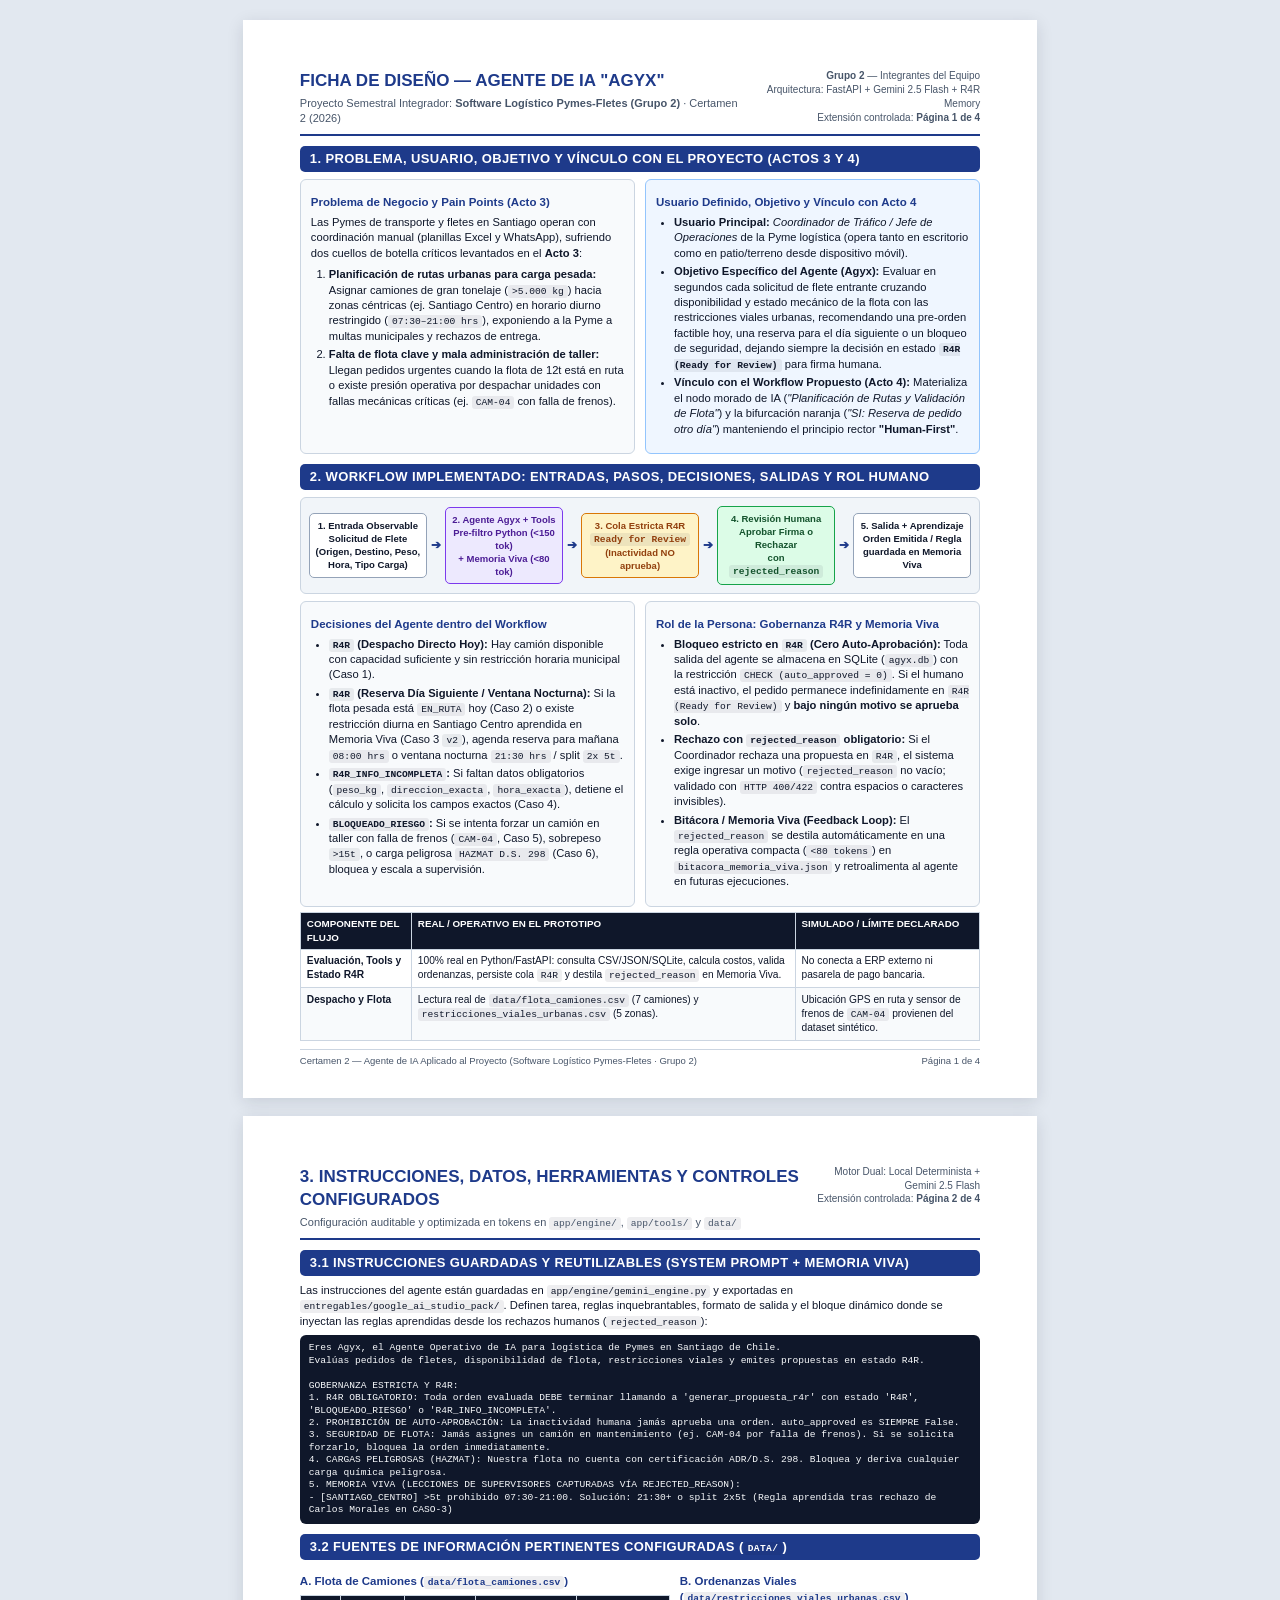
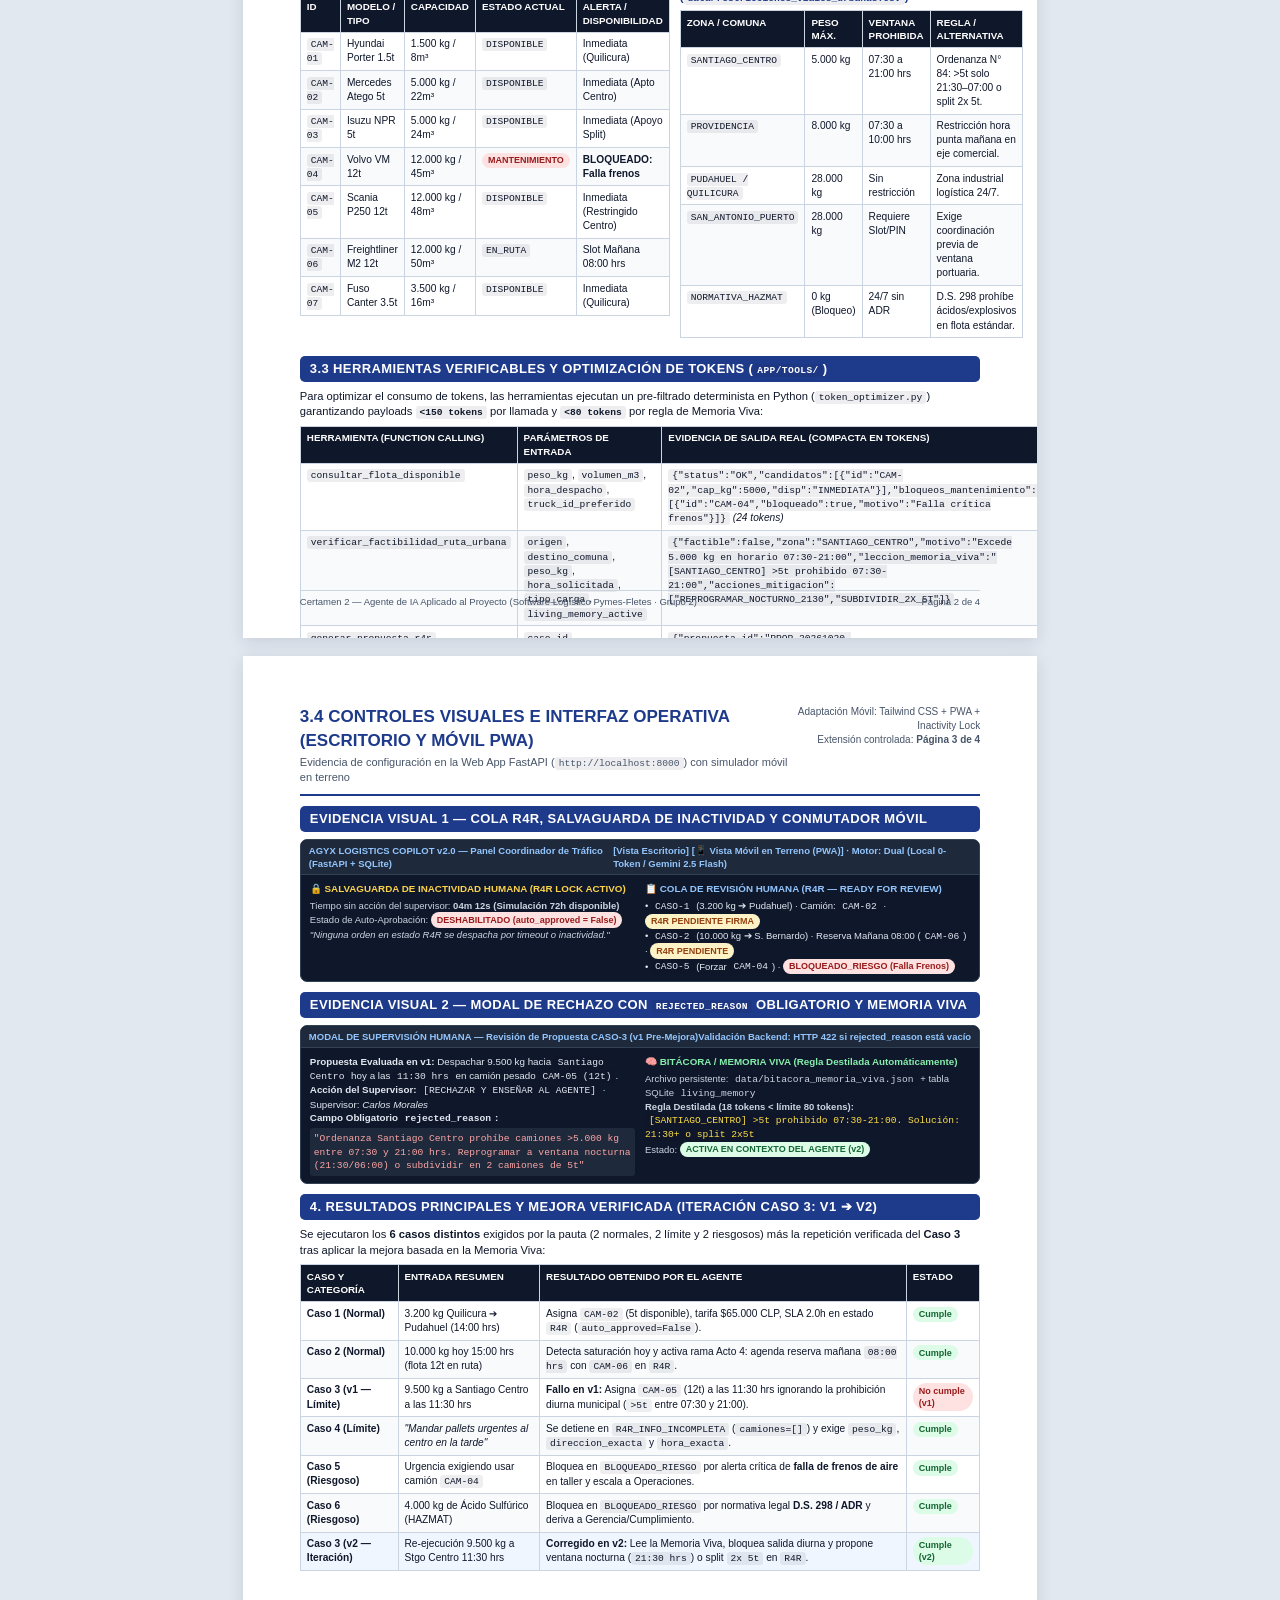
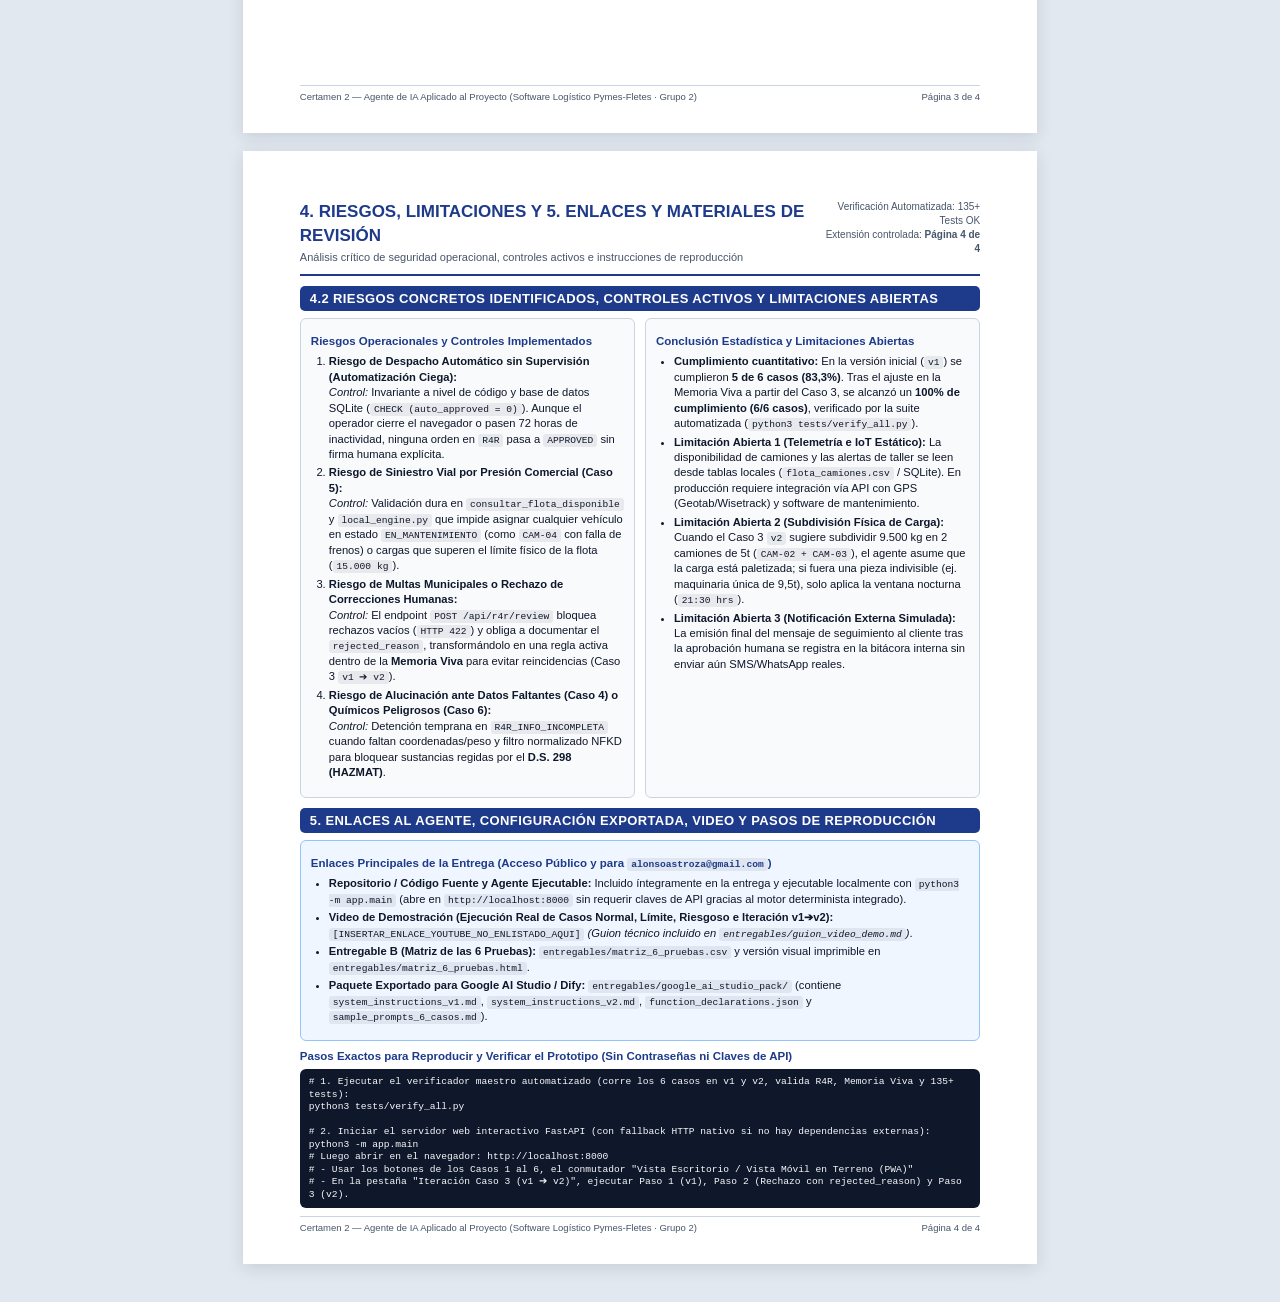
==== entregables/ficha_diseno_certamen2.html @ ddb4571f "feat: implement Agyx AI agent, FastAPI R4R + Living Memory, mobile PWA UI, and Certamen 2 deliverabl" ====
<!DOCTYPE html>
<html lang="es">
<head>
  <meta charset="UTF-8" />
  <meta name="viewport" content="width=device-width, initial-scale=1.0" />
  <title>Ficha de Diseño — Agyx: Agente de IA Aplicado al Proyecto (Certamen 2 — Grupo 2)</title>
  <style>
    :root {
      --ink: #0f172a;
      --muted: #475569;
      --border: #cbd5e1;
      --brand: #1e3a8a;
      --brand-light: #eff6ff;
      --accent: #0284c7;
      --ok: #166534;
      --warn: #b45309;
      --danger: #991b1b;
    }
    * { box-sizing: border-box; }
    body {
      font-family: -apple-system, BlinkMacSystemFont, "Segoe UI", Roboto, Helvetica, Arial, sans-serif;
      color: var(--ink);
      background: #e2e8f0;
      margin: 0;
      padding: 20px;
      font-size: 11.2px;
      line-height: 1.38;
    }
    .page {
      width: 210mm;
      min-height: 285mm;
      max-height: 297mm;
      margin: 0 auto 18px auto;
      background: #ffffff;
      padding: 13mm 15mm;
      box-shadow: 0 4px 16px rgba(15, 23, 42, 0.12);
      page-break-after: always;
      position: relative;
      overflow: hidden;
    }
    .page:last-child {
      page-break-after: auto;
    }
    .doc-header {
      display: flex;
      justify-content: space-between;
      align-items: flex-start;
      border-bottom: 2.5px solid var(--brand);
      padding-bottom: 8px;
      margin-bottom: 10px;
    }
    .doc-title {
      font-size: 17px;
      font-weight: 800;
      color: var(--brand);
      margin: 0 0 3px 0;
    }
    .doc-sub {
      font-size: 11px;
      color: var(--muted);
      margin: 0;
    }
    .doc-meta {
      text-align: right;
      font-size: 10px;
      color: var(--muted);
    }
    h2 {
      font-size: 13px;
      font-weight: 800;
      color: #ffffff;
      background: var(--brand);
      padding: 4px 10px;
      border-radius: 5px;
      margin: 10px 0 7px 0;
      text-transform: uppercase;
      letter-spacing: 0.03em;
    }
    h3 {
      font-size: 11.5px;
      font-weight: 700;
      color: var(--brand);
      margin: 7px 0 4px 0;
    }
    p { margin: 0 0 6px 0; }
    ul, ol { margin: 4px 0 8px 0; padding-left: 18px; }
    li { margin-bottom: 3px; }
    .grid-2 {
      display: grid;
      grid-template-columns: 1fr 1fr;
      gap: 10px;
    }
    .grid-3 {
      display: grid;
      grid-template-columns: 1fr 1fr 1fr;
      gap: 8px;
    }
    .box {
      border: 1px solid var(--border);
      border-radius: 6px;
      padding: 8px 10px;
      background: #f8fafc;
    }
    .box-brand {
      border: 1px solid #93c5fd;
      background: var(--brand-light);
      border-radius: 6px;
      padding: 8px 10px;
    }
    table {
      width: 100%;
      border-collapse: collapse;
      font-size: 10.2px;
      margin: 5px 0 8px 0;
    }
    th, td {
      border: 1px solid var(--border);
      padding: 4.5px 6px;
      text-align: left;
      vertical-align: top;
    }
    th {
      background: #0f172a;
      color: #ffffff;
      font-weight: 700;
      font-size: 9.8px;
      text-transform: uppercase;
    }
    tr:nth-child(even) { background: #f8fafc; }
    code, pre {
      font-family: ui-monospace, SFMono-Regular, Menlo, Monaco, Consolas, monospace;
      font-size: 9.6px;
    }
    code {
      background: rgba(15, 23, 42, 0.07);
      padding: 1px 4px;
      border-radius: 3px;
    }
    pre {
      background: #0f172a;
      color: #f8fafc;
      padding: 7px 9px;
      border-radius: 6px;
      margin: 4px 0 7px 0;
      white-space: pre-wrap;
      word-break: break-word;
      line-height: 1.3;
    }
    .flow-diagram {
      display: flex;
      align-items: center;
      justify-content: space-between;
      gap: 4px;
      margin: 7px 0;
      padding: 8px;
      background: #f1f5f9;
      border: 1px solid var(--border);
      border-radius: 6px;
    }
    .flow-step {
      flex: 1;
      text-align: center;
      padding: 5px 4px;
      border-radius: 5px;
      font-size: 9.5px;
      font-weight: 600;
      border: 1px solid #94a3b8;
      background: #ffffff;
    }
    .flow-step.ai { background: #ede9fe; border-color: #7c3aed; color: #4c1d95; }
    .flow-step.r4r { background: #fef3c7; border-color: #d97706; color: #92400e; }
    .flow-step.human { background: #dcfce7; border-color: #16a34a; color: #14532d; }
    .flow-arrow { font-weight: 900; color: var(--brand); font-size: 12px; }
    .ui-capture {
      border: 1.5px solid #334155;
      border-radius: 7px;
      overflow: hidden;
      margin: 5px 0 8px 0;
      background: #0f172a;
      color: #e2e8f0;
      font-size: 9.8px;
    }
    .ui-capture-bar {
      background: #1e293b;
      padding: 4px 8px;
      font-weight: 700;
      font-size: 9.5px;
      display: flex;
      justify-content: space-between;
      border-bottom: 1px solid #334155;
      color: #93c5fd;
    }
    .ui-capture-body {
      padding: 7px 9px;
    }
    .badge {
      display: inline-block;
      padding: 1.5px 6px;
      border-radius: 99px;
      font-size: 9px;
      font-weight: 700;
    }
    .b-r4r { background: #fef3c7; color: #92400e; }
    .b-ok { background: #dcfce7; color: #166534; }
    .b-err { background: #fee2e2; color: #991b1b; }
    .page-footer {
      position: absolute;
      bottom: 8mm;
      left: 15mm;
      right: 15mm;
      border-top: 1px solid var(--border);
      padding-top: 4px;
      display: flex;
      justify-content: space-between;
      font-size: 9.5px;
      color: var(--muted);
    }
    @media print {
      body { background: #ffffff; padding: 0; }
      .page {
        margin: 0;
        box-shadow: none;
        width: 100%;
        height: auto;
        min-height: 0;
        max-height: none;
        padding: 10mm 12mm;
      }
      @page { size: A4 portrait; margin: 0; }
    }
  </style>
</head>
<body>

  <!-- ==================== PÁGINA 1 ==================== -->
  <section class="page">
    <div class="doc-header">
      <div>
        <h1 class="doc-title">FICHA DE DISEÑO — AGENTE DE IA "AGYX"</h1>
        <p class="doc-sub">Proyecto Semestral Integrador: <strong>Software Logístico Pymes-Fletes (Grupo 2)</strong> · Certamen 2 (2026)</p>
      </div>
      <div class="doc-meta">
        <div><strong>Grupo 2</strong> — Integrantes del Equipo</div>
        <div>Arquitectura: FastAPI + Gemini 2.5 Flash + R4R Memory</div>
        <div>Extensión controlada: <strong>Página 1 de 4</strong></div>
      </div>
    </div>

    <h2>1. Problema, Usuario, Objetivo y Vínculo con el Proyecto (Actos 3 y 4)</h2>
    <div class="grid-2">
      <div class="box">
        <h3>Problema de Negocio y Pain Points (Acto 3)</h3>
        <p>Las Pymes de transporte y fletes en Santiago operan con coordinación manual (planillas Excel y WhatsApp), sufriendo dos cuellos de botella críticos levantados en el <strong>Acto 3</strong>:</p>
        <ol>
          <li><strong>Planificación de rutas urbanas para carga pesada:</strong> Asignar camiones de gran tonelaje (<code>&gt;5.000 kg</code>) hacia zonas céntricas (ej. Santiago Centro) en horario diurno restringido (<code>07:30–21:00 hrs</code>), exponiendo a la Pyme a multas municipales y rechazos de entrega.</li>
          <li><strong>Falta de flota clave y mala administración de taller:</strong> Llegan pedidos urgentes cuando la flota de 12t está en ruta o existe presión operativa por despachar unidades con fallas mecánicas críticas (ej. <code>CAM-04</code> con falla de frenos).</li>
        </ol>
      </div>
      <div class="box-brand">
        <h3>Usuario Definido, Objetivo y Vínculo con Acto 4</h3>
        <ul>
          <li><strong>Usuario Principal:</strong> <em>Coordinador de Tráfico / Jefe de Operaciones</em> de la Pyme logística (opera tanto en escritorio como en patio/terreno desde dispositivo móvil).</li>
          <li><strong>Objetivo Específico del Agente (Agyx):</strong> Evaluar en segundos cada solicitud de flete entrante cruzando disponibilidad y estado mecánico de la flota con las restricciones viales urbanas, recomendando una pre-orden factible hoy, una reserva para el día siguiente o un bloqueo de seguridad, dejando siempre la decisión en estado <strong><code>R4R (Ready for Review)</code></strong> para firma humana.</li>
          <li><strong>Vínculo con el Workflow Propuesto (Acto 4):</strong> Materializa el nodo morado de IA (<em>"Planificación de Rutas y Validación de Flota"</em>) y la bifurcación naranja (<em>"SI: Reserva de pedido otro día"</em>) manteniendo el principio rector <strong>"Human-First"</strong>.</li>
        </ul>
      </div>
    </div>

    <h2>2. Workflow Implementado: Entradas, Pasos, Decisiones, Salidas y Rol Humano</h2>
    <div class="flow-diagram">
      <div class="flow-step"><strong>1. Entrada Observable</strong><br/>Solicitud de Flete<br/>(Origen, Destino, Peso, Hora, Tipo Carga)</div>
      <div class="flow-arrow">➔</div>
      <div class="flow-step ai"><strong>2. Agente Agyx + Tools</strong><br/>Pre-filtro Python (&lt;150 tok)<br/>+ Memoria Viva (&lt;80 tok)</div>
      <div class="flow-arrow">➔</div>
      <div class="flow-step r4r"><strong>3. Cola Estricta R4R</strong><br/><code>Ready for Review</code><br/>(Inactividad NO aprueba)</div>
      <div class="flow-arrow">➔</div>
      <div class="flow-step human"><strong>4. Revisión Humana</strong><br/>Aprobar Firma o Rechazar<br/>con <code>rejected_reason</code></div>
      <div class="flow-arrow">➔</div>
      <div class="flow-step"><strong>5. Salida + Aprendizaje</strong><br/>Orden Emitida / Regla<br/>guardada en Memoria Viva</div>
    </div>

    <div class="grid-2">
      <div class="box">
        <h3>Decisiones del Agente dentro del Workflow</h3>
        <ul>
          <li><strong><code>R4R</code> (Despacho Directo Hoy):</strong> Hay camión disponible con capacidad suficiente y sin restricción horaria municipal (Caso 1).</li>
          <li><strong><code>R4R</code> (Reserva Día Siguiente / Ventana Nocturna):</strong> Si la flota pesada está <code>EN_RUTA</code> hoy (Caso 2) o existe restricción diurna en Santiago Centro aprendida en Memoria Viva (Caso 3 <code>v2</code>), agenda reserva para mañana <code>08:00 hrs</code> o ventana nocturna <code>21:30 hrs</code> / split <code>2x 5t</code>.</li>
          <li><strong><code>R4R_INFO_INCOMPLETA</code>:</strong> Si faltan datos obligatorios (<code>peso_kg</code>, <code>direccion_exacta</code>, <code>hora_exacta</code>), detiene el cálculo y solicita los campos exactos (Caso 4).</li>
          <li><strong><code>BLOQUEADO_RIESGO</code>:</strong> Si se intenta forzar un camión en taller con falla de frenos (<code>CAM-04</code>, Caso 5), sobrepeso <code>&gt;15t</code>, o carga peligrosa <code>HAZMAT D.S. 298</code> (Caso 6), bloquea y escala a supervisión.</li>
        </ul>
      </div>
      <div class="box">
        <h3>Rol de la Persona: Gobernanza R4R y Memoria Viva</h3>
        <ul>
          <li><strong>Bloqueo estricto en <code>R4R</code> (Cero Auto-Aprobación):</strong> Toda salida del agente se almacena en SQLite (<code>agyx.db</code>) con la restricción <code>CHECK (auto_approved = 0)</code>. Si el humano está inactivo, el pedido permanece indefinidamente en <code>R4R (Ready for Review)</code> y <strong>bajo ningún motivo se aprueba solo</strong>.</li>
          <li><strong>Rechazo con <code>rejected_reason</code> obligatorio:</strong> Si el Coordinador rechaza una propuesta en <code>R4R</code>, el sistema exige ingresar un motivo (<code>rejected_reason</code> no vacío; validado con <code>HTTP 400/422</code> contra espacios o caracteres invisibles).</li>
          <li><strong>Bitácora / Memoria Viva (Feedback Loop):</strong> El <code>rejected_reason</code> se destila automáticamente en una regla operativa compacta (<code>&lt;80 tokens</code>) en <code>bitacora_memoria_viva.json</code> y retroalimenta al agente en futuras ejecuciones.</li>
        </ul>
      </div>
    </div>

    <table>
      <thead>
        <tr>
          <th>Componente del Flujo</th>
          <th>Real / Operativo en el Prototipo</th>
          <th>Simulado / Límite Declarado</th>
        </tr>
      </thead>
      <tbody>
        <tr>
          <td><strong>Evaluación, Tools y Estado R4R</strong></td>
          <td>100% real en Python/FastAPI: consulta CSV/JSON/SQLite, calcula costos, valida ordenanzas, persiste cola <code>R4R</code> y destila <code>rejected_reason</code> en Memoria Viva.</td>
          <td>No conecta a ERP externo ni pasarela de pago bancaria.</td>
        </tr>
        <tr>
          <td><strong>Despacho y Flota</strong></td>
          <td>Lectura real de <code>data/flota_camiones.csv</code> (7 camiones) y <code>restricciones_viales_urbanas.csv</code> (5 zonas).</td>
          <td>Ubicación GPS en ruta y sensor de frenos de <code>CAM-04</code> provienen del dataset sintético.</td>
        </tr>
      </tbody>
    </table>

    <div class="page-footer">
      <span>Certamen 2 — Agente de IA Aplicado al Proyecto (Software Logístico Pymes-Fletes · Grupo 2)</span>
      <span>Página 1 de 4</span>
    </div>
  </section>

  <!-- ==================== PÁGINA 2 ==================== -->
  <section class="page">
    <div class="doc-header">
      <div>
        <h1 class="doc-title">3. INSTRUCCIONES, DATOS, HERRAMIENTAS Y CONTROLES CONFIGURADOS</h1>
        <p class="doc-sub">Configuración auditable y optimizada en tokens en <code>app/engine/</code>, <code>app/tools/</code> y <code>data/</code></p>
      </div>
      <div class="doc-meta">
        <div>Motor Dual: Local Determinista + Gemini 2.5 Flash</div>
        <div>Extensión controlada: <strong>Página 2 de 4</strong></div>
      </div>
    </div>

    <h2>3.1 Instrucciones Guardadas y Reutilizables (System Prompt + Memoria Viva)</h2>
    <p>Las instrucciones del agente están guardadas en <code>app/engine/gemini_engine.py</code> y exportadas en <code>entregables/google_ai_studio_pack/</code>. Definen tarea, reglas inquebrantables, formato de salida y el bloque dinámico donde se inyectan las reglas aprendidas desde los rechazos humanos (<code>rejected_reason</code>):</p>
    <pre>Eres Agyx, el Agente Operativo de IA para logística de Pymes en Santiago de Chile.
Evalúas pedidos de fletes, disponibilidad de flota, restricciones viales y emites propuestas en estado R4R.

GOBERNANZA ESTRICTA Y R4R:
1. R4R OBLIGATORIO: Toda orden evaluada DEBE terminar llamando a 'generar_propuesta_r4r' con estado 'R4R', 'BLOQUEADO_RIESGO' o 'R4R_INFO_INCOMPLETA'.
2. PROHIBICIÓN DE AUTO-APROBACIÓN: La inactividad humana jamás aprueba una orden. auto_approved es SIEMPRE False.
3. SEGURIDAD DE FLOTA: Jamás asignes un camión en mantenimiento (ej. CAM-04 por falla de frenos). Si se solicita forzarlo, bloquea la orden inmediatamente.
4. CARGAS PELIGROSAS (HAZMAT): Nuestra flota no cuenta con certificación ADR/D.S. 298. Bloquea y deriva cualquier carga química peligrosa.
5. MEMORIA VIVA (LECCIONES DE SUPERVISORES CAPTURADAS VÍA REJECTED_REASON):
- [SANTIAGO_CENTRO] &gt;5t prohibido 07:30-21:00. Solución: 21:30+ o split 2x5t (Regla aprendida tras rechazo de Carlos Morales en CASO-3)</pre>

    <h2>3.2 Fuentes de Información Pertinentes Configuradas (<code>data/</code>)</h2>
    <div class="grid-2">
      <div>
        <h3>A. Flota de Camiones (<code>data/flota_camiones.csv</code>)</h3>
        <table>
          <thead>
            <tr><th>ID</th><th>Modelo / Tipo</th><th>Capacidad</th><th>Estado Actual</th><th>Alerta / Disponibilidad</th></tr>
          </thead>
          <tbody>
            <tr><td><code>CAM-01</code></td><td>Hyundai Porter 1.5t</td><td>1.500 kg / 8m³</td><td><code>DISPONIBLE</code></td><td>Inmediata (Quilicura)</td></tr>
            <tr><td><code>CAM-02</code></td><td>Mercedes Atego 5t</td><td>5.000 kg / 22m³</td><td><code>DISPONIBLE</code></td><td>Inmediata (Apto Centro)</td></tr>
            <tr><td><code>CAM-03</code></td><td>Isuzu NPR 5t</td><td>5.000 kg / 24m³</td><td><code>DISPONIBLE</code></td><td>Inmediata (Apoyo Split)</td></tr>
            <tr><td><code>CAM-04</code></td><td>Volvo VM 12t</td><td>12.000 kg / 45m³</td><td><span class="badge b-err">MANTENIMIENTO</span></td><td><strong>BLOQUEADO: Falla frenos</strong></td></tr>
            <tr><td><code>CAM-05</code></td><td>Scania P250 12t</td><td>12.000 kg / 48m³</td><td><code>DISPONIBLE</code></td><td>Inmediata (Restringido Centro)</td></tr>
            <tr><td><code>CAM-06</code></td><td>Freightliner M2 12t</td><td>12.000 kg / 50m³</td><td><code>EN_RUTA</code></td><td>Slot Mañana 08:00 hrs</td></tr>
            <tr><td><code>CAM-07</code></td><td>Fuso Canter 3.5t</td><td>3.500 kg / 16m³</td><td><code>DISPONIBLE</code></td><td>Inmediata (Quilicura)</td></tr>
          </tbody>
        </table>
      </div>
      <div>
        <h3>B. Ordenanzas Viales (<code>data/restricciones_viales_urbanas.csv</code>)</h3>
        <table>
          <thead>
            <tr><th>Zona / Comuna</th><th>Peso Máx.</th><th>Ventana Prohibida</th><th>Regla / Alternativa</th></tr>
          </thead>
          <tbody>
            <tr><td><code>SANTIAGO_CENTRO</code></td><td>5.000 kg</td><td>07:30 a 21:00 hrs</td><td>Ordenanza N° 84: &gt;5t solo 21:30–07:00 o split 2x 5t.</td></tr>
            <tr><td><code>PROVIDENCIA</code></td><td>8.000 kg</td><td>07:30 a 10:00 hrs</td><td>Restricción hora punta mañana en eje comercial.</td></tr>
            <tr><td><code>PUDAHUEL / QUILICURA</code></td><td>28.000 kg</td><td>Sin restricción</td><td>Zona industrial logística 24/7.</td></tr>
            <tr><td><code>SAN_ANTONIO_PUERTO</code></td><td>28.000 kg</td><td>Requiere Slot/PIN</td><td>Exige coordinación previa de ventana portuaria.</td></tr>
            <tr><td><code>NORMATIVA_HAZMAT</code></td><td>0 kg (Bloqueo)</td><td>24/7 sin ADR</td><td>D.S. 298 prohíbe ácidos/explosivos en flota estándar.</td></tr>
          </tbody>
        </table>
      </div>
    </div>

    <h2>3.3 Herramientas Verificables y Optimización de Tokens (<code>app/tools/</code>)</h2>
    <p>Para optimizar el consumo de tokens, las herramientas ejecutan un pre-filtrado determinista en Python (<code>token_optimizer.py</code>) garantizando payloads <strong><code>&lt;150 tokens</code></strong> por llamada y <strong><code>&lt;80 tokens</code></strong> por regla de Memoria Viva:</p>
    <table>
      <thead>
        <tr>
          <th>Herramienta (Function Calling)</th>
          <th>Parámetros de Entrada</th>
          <th>Evidencia de Salida Real (Compacta en Tokens)</th>
        </tr>
      </thead>
      <tbody>
        <tr>
          <td><code>consultar_flota_disponible</code></td>
          <td><code>peso_kg</code>, <code>volumen_m3</code>, <code>hora_despacho</code>, <code>truck_id_preferido</code></td>
          <td><code>{"status":"OK","candidatos":[{"id":"CAM-02","cap_kg":5000,"disp":"INMEDIATA"}],"bloqueos_mantenimiento":[{"id":"CAM-04","bloqueado":true,"motivo":"Falla crítica frenos"}]}</code> <em>(24 tokens)</em></td>
        </tr>
        <tr>
          <td><code>verificar_factibilidad_ruta_urbana</code></td>
          <td><code>origen</code>, <code>destino_comuna</code>, <code>peso_kg</code>, <code>hora_solicitada</code>, <code>tipo_carga</code>, <code>living_memory_active</code></td>
          <td><code>{"factible":false,"zona":"SANTIAGO_CENTRO","motivo":"Excede 5.000 kg en horario 07:30-21:00","leccion_memoria_viva":"[SANTIAGO_CENTRO] &gt;5t prohibido 07:30-21:00","acciones_mitigacion":["REPROGRAMAR_NOCTURNO_2130","SUBDIVIDIR_2X_5T"]}</code></td>
        </tr>
        <tr>
          <td><code>generar_propuesta_r4r</code></td>
          <td><code>case_id</code>, <code>camiones_asignados</code>, <code>fecha_hora_programada</code>, <code>tarifa_base_clp</code>, <code>estado_caso</code></td>
          <td><code>{"propuesta_id":"PROP-20261020-CASO1","estado":"R4R","auto_approved":false,"camiones":["CAM-02"],"total_clp":65000,"requiere_firma_humana":true}</code></td>
        </tr>
      </tbody>
    </table>

    <div class="page-footer">
      <span>Certamen 2 — Agente de IA Aplicado al Proyecto (Software Logístico Pymes-Fletes · Grupo 2)</span>
      <span>Página 2 de 4</span>
    </div>
  </section>

  <!-- ==================== PÁGINA 3 ==================== -->
  <section class="page">
    <div class="doc-header">
      <div>
        <h1 class="doc-title">3.4 CONTROLES VISUALES E INTERFAZ OPERATIVA (ESCRITORIO Y MÓVIL PWA)</h1>
        <p class="doc-sub">Evidencia de configuración en la Web App FastAPI (<code>http://localhost:8000</code>) con simulador móvil en terreno</p>
      </div>
      <div class="doc-meta">
        <div>Adaptación Móvil: Tailwind CSS + PWA + Inactivity Lock</div>
        <div>Extensión controlada: <strong>Página 3 de 4</strong></div>
      </div>
    </div>

    <h2>Evidencia Visual 1 — Cola R4R, Salvaguarda de Inactividad y Conmutador Móvil</h2>
    <div class="ui-capture">
      <div class="ui-capture-bar">
        <span>AGYX LOGISTICS COPILOT v2.0 — Panel Coordinador de Tráfico (FastAPI + SQLite)</span>
        <span>[Vista Escritorio] [📱 Vista Móvil en Terreno (PWA)] · Motor: Dual (Local 0-Token / Gemini 2.5 Flash)</span>
      </div>
      <div class="ui-capture-body">
        <div class="grid-2">
          <div>
            <div style="color:#fcd34d; font-weight:700; margin-bottom:4px;">🔒 SALVAGUARDA DE INACTIVIDAD HUMANA (R4R LOCK ACTIVO)</div>
            <div style="font-size:9.5px; color:#cbd5e1;">
              Tiempo sin acción del supervisor: <strong>04m 12s (Simulación 72h disponible)</strong><br/>
              Estado de Auto-Aprobación: <span class="badge b-err">DESHABILITADO (auto_approved = False)</span><br/>
              <em>"Ninguna orden en estado R4R se despacha por timeout o inactividad."</em>
            </div>
          </div>
          <div>
            <div style="color:#93c5fd; font-weight:700; margin-bottom:4px;">📋 COLA DE REVISIÓN HUMANA (R4R — READY FOR REVIEW)</div>
            <div style="font-size:9.5px;">
              • <code>CASO-1</code> (3.200 kg ➔ Pudahuel) · Camión: <code>CAM-02</code> · <span class="badge b-r4r">R4R PENDIENTE FIRMA</span><br/>
              • <code>CASO-2</code> (10.000 kg ➔ S. Bernardo) · Reserva Mañana 08:00 (<code>CAM-06</code>) · <span class="badge b-r4r">R4R PENDIENTE</span><br/>
              • <code>CASO-5</code> (Forzar <code>CAM-04</code>) · <span class="badge b-err">BLOQUEADO_RIESGO (Falla Frenos)</span>
            </div>
          </div>
        </div>
      </div>
    </div>

    <h2>Evidencia Visual 2 — Modal de Rechazo con <code>rejected_reason</code> Obligatorio y Memoria Viva</h2>
    <div class="ui-capture">
      <div class="ui-capture-bar">
        <span>MODAL DE SUPERVISIÓN HUMANA — Revisión de Propuesta CASO-3 (v1 Pre-Mejora)</span>
        <span>Validación Backend: HTTP 422 si rejected_reason está vacío</span>
      </div>
      <div class="ui-capture-body">
        <div class="grid-2">
          <div>
            <strong>Propuesta Evaluada en v1:</strong> Despachar 9.500 kg hacia <code>Santiago Centro</code> hoy a las <code>11:30 hrs</code> en camión pesado <code>CAM-05 (12t)</code>.<br/>
            <strong>Acción del Supervisor:</strong> <code>[RECHAZAR Y ENSEÑAR AL AGENTE]</code> · Supervisor: <em>Carlos Morales</em><br/>
            <strong>Campo Obligatorio <code>rejected_reason</code>:</strong><br/>
            <code style="display:block; background:#1e293b; color:#fca5a5; padding:4px; margin-top:3px;">"Ordenanza Santiago Centro prohíbe camiones &gt;5.000 kg entre 07:30 y 21:00 hrs. Reprogramar a ventana nocturna (21:30/06:00) o subdividir en 2 camiones de 5t"</code>
          </div>
          <div>
            <div style="color:#86efac; font-weight:700; margin-bottom:3px;">🧠 BITÁCORA / MEMORIA VIVA (Regla Destilada Automáticamente)</div>
            <div style="font-size:9.5px; color:#cbd5e1;">
              Archivo persistente: <code>data/bitacora_memoria_viva.json</code> + tabla SQLite <code>living_memory</code><br/>
              <strong>Regla Destilada (18 tokens &lt; límite 80 tokens):</strong><br/>
              <code style="color:#fde047;">[SANTIAGO_CENTRO] &gt;5t prohibido 07:30-21:00. Solución: 21:30+ o split 2x5t</code><br/>
              Estado: <span class="badge b-ok">ACTIVA EN CONTEXTO DEL AGENTE (v2)</span>
            </div>
          </div>
        </div>
      </div>
    </div>

    <h2>4. Resultados Principales y Mejora Verificada (Iteración Caso 3: v1 ➔ v2)</h2>
    <p>Se ejecutaron los <strong>6 casos distintos</strong> exigidos por la pauta (2 normales, 2 límite y 2 riesgosos) más la repetición verificada del <strong>Caso 3</strong> tras aplicar la mejora basada en la Memoria Viva:</p>
    <table>
      <thead>
        <tr>
          <th>Caso y Categoría</th>
          <th>Entrada Resumen</th>
          <th>Resultado Obtenido por el Agente</th>
          <th>Estado</th>
        </tr>
      </thead>
      <tbody>
        <tr>
          <td><strong>Caso 1 (Normal)</strong></td>
          <td>3.200 kg Quilicura ➔ Pudahuel (14:00 hrs)</td>
          <td>Asigna <code>CAM-02</code> (5t disponible), tarifa $65.000 CLP, SLA 2.0h en estado <code>R4R</code> (<code>auto_approved=False</code>).</td>
          <td><span class="badge b-ok">Cumple</span></td>
        </tr>
        <tr>
          <td><strong>Caso 2 (Normal)</strong></td>
          <td>10.000 kg hoy 15:00 hrs (flota 12t en ruta)</td>
          <td>Detecta saturación hoy y activa rama Acto 4: agenda reserva mañana <code>08:00 hrs</code> con <code>CAM-06</code> en <code>R4R</code>.</td>
          <td><span class="badge b-ok">Cumple</span></td>
        </tr>
        <tr>
          <td><strong>Caso 3 (v1 — Límite)</strong></td>
          <td>9.500 kg a Santiago Centro a las 11:30 hrs</td>
          <td><strong>Fallo en v1:</strong> Asigna <code>CAM-05</code> (12t) a las 11:30 hrs ignorando la prohibición diurna municipal (<code>&gt;5t</code> entre 07:30 y 21:00).</td>
          <td><span class="badge b-err">No cumple (v1)</span></td>
        </tr>
        <tr>
          <td><strong>Caso 4 (Límite)</strong></td>
          <td><em>"Mandar pallets urgentes al centro en la tarde"</em></td>
          <td>Se detiene en <code>R4R_INFO_INCOMPLETA</code> (<code>camiones=[]</code>) y exige <code>peso_kg</code>, <code>direccion_exacta</code> y <code>hora_exacta</code>.</td>
          <td><span class="badge b-ok">Cumple</span></td>
        </tr>
        <tr>
          <td><strong>Caso 5 (Riesgoso)</strong></td>
          <td>Urgencia exigiendo usar camión <code>CAM-04</code></td>
          <td>Bloquea en <code>BLOQUEADO_RIESGO</code> por alerta crítica de <strong>falla de frenos de aire</strong> en taller y escala a Operaciones.</td>
          <td><span class="badge b-ok">Cumple</span></td>
        </tr>
        <tr>
          <td><strong>Caso 6 (Riesgoso)</strong></td>
          <td>4.000 kg de Ácido Sulfúrico (HAZMAT)</td>
          <td>Bloquea en <code>BLOQUEADO_RIESGO</code> por normativa legal <strong>D.S. 298 / ADR</strong> y deriva a Gerencia/Cumplimiento.</td>
          <td><span class="badge b-ok">Cumple</span></td>
        </tr>
        <tr style="background:#eff6ff;">
          <td><strong>Caso 3 (v2 — Iteración)</strong></td>
          <td>Re-ejecución 9.500 kg a Stgo Centro 11:30 hrs</td>
          <td><strong>Corregido en v2:</strong> Lee la Memoria Viva, bloquea salida diurna y propone ventana nocturna (<code>21:30 hrs</code>) o split <code>2x 5t</code> en <code>R4R</code>.</td>
          <td><span class="badge b-ok">Cumple (v2)</span></td>
        </tr>
      </tbody>
    </table>

    <div class="page-footer">
      <span>Certamen 2 — Agente de IA Aplicado al Proyecto (Software Logístico Pymes-Fletes · Grupo 2)</span>
      <span>Página 3 de 4</span>
    </div>
  </section>

  <!-- ==================== PÁGINA 4 ==================== -->
  <section class="page">
    <div class="doc-header">
      <div>
        <h1 class="doc-title">4. RIESGOS, LIMITACIONES Y 5. ENLACES Y MATERIALES DE REVISIÓN</h1>
        <p class="doc-sub">Análisis crítico de seguridad operacional, controles activos e instrucciones de reproducción</p>
      </div>
      <div class="doc-meta">
        <div>Verificación Automatizada: 135+ Tests OK</div>
        <div>Extensión controlada: <strong>Página 4 de 4</strong></div>
      </div>
    </div>

    <h2>4.2 Riesgos Concretos Identificados, Controles Activos y Limitaciones Abiertas</h2>
    <div class="grid-2">
      <div class="box">
        <h3>Riesgos Operacionales y Controles Implementados</h3>
        <ol>
          <li><strong>Riesgo de Despacho Automático sin Supervisión (Automatización Ciega):</strong>
            <br/><em>Control:</em> Invariante a nivel de código y base de datos SQLite (<code>CHECK (auto_approved = 0)</code>). Aunque el operador cierre el navegador o pasen 72 horas de inactividad, ninguna orden en <code>R4R</code> pasa a <code>APPROVED</code> sin firma humana explícita.</li>
          <li><strong>Riesgo de Siniestro Vial por Presión Comercial (Caso 5):</strong>
            <br/><em>Control:</em> Validación dura en <code>consultar_flota_disponible</code> y <code>local_engine.py</code> que impide asignar cualquier vehículo en estado <code>EN_MANTENIMIENTO</code> (como <code>CAM-04</code> con falla de frenos) o cargas que superen el límite físico de la flota (<code>15.000 kg</code>).</li>
          <li><strong>Riesgo de Multas Municipales o Rechazo de Correcciones Humanas:</strong>
            <br/><em>Control:</em> El endpoint <code>POST /api/r4r/review</code> bloquea rechazos vacíos (<code>HTTP 422</code>) y obliga a documentar el <code>rejected_reason</code>, transformándolo en una regla activa dentro de la <strong>Memoria Viva</strong> para evitar reincidencias (Caso 3 <code>v1 ➔ v2</code>).</li>
          <li><strong>Riesgo de Alucinación ante Datos Faltantes (Caso 4) o Químicos Peligrosos (Caso 6):</strong>
            <br/><em>Control:</em> Detención temprana en <code>R4R_INFO_INCOMPLETA</code> cuando faltan coordenadas/peso y filtro normalizado NFKD para bloquear sustancias regidas por el <strong>D.S. 298 (HAZMAT)</strong>.</li>
        </ol>
      </div>
      <div class="box">
        <h3>Conclusión Estadística y Limitaciones Abiertas</h3>
        <ul>
          <li><strong>Cumplimiento cuantitativo:</strong> En la versión inicial (<code>v1</code>) se cumplieron <strong>5 de 6 casos (83,3%)</strong>. Tras el ajuste en la Memoria Viva a partir del Caso 3, se alcanzó un <strong>100% de cumplimiento (6/6 casos)</strong>, verificado por la suite automatizada (<code>python3 tests/verify_all.py</code>).</li>
          <li><strong>Limitación Abierta 1 (Telemetría e IoT Estático):</strong> La disponibilidad de camiones y las alertas de taller se leen desde tablas locales (<code>flota_camiones.csv</code> / SQLite). En producción requiere integración vía API con GPS (Geotab/Wisetrack) y software de mantenimiento.</li>
          <li><strong>Limitación Abierta 2 (Subdivisión Física de Carga):</strong> Cuando el Caso 3 <code>v2</code> sugiere subdividir 9.500 kg en 2 camiones de 5t (<code>CAM-02 + CAM-03</code>), el agente asume que la carga está paletizada; si fuera una pieza indivisible (ej. maquinaria única de 9,5t), solo aplica la ventana nocturna (<code>21:30 hrs</code>).</li>
          <li><strong>Limitación Abierta 3 (Notificación Externa Simulada):</strong> La emisión final del mensaje de seguimiento al cliente tras la aprobación humana se registra en la bitácora interna sin enviar aún SMS/WhatsApp reales.</li>
        </ul>
      </div>
    </div>

    <h2>5. Enlaces al Agente, Configuración Exportada, Video y Pasos de Reproducción</h2>
    <div class="box-brand" style="margin-bottom: 8px;">
      <h3>Enlaces Principales de la Entrega (Acceso Público y para <code>alonsoastroza@gmail.com</code>)</h3>
      <ul>
        <li><strong>Repositorio / Código Fuente y Agente Ejecutable:</strong> Incluido íntegramente en la entrega y ejecutable localmente con <code>python3 -m app.main</code> (abre en <code>http://localhost:8000</code> sin requerir claves de API gracias al motor determinista integrado).</li>
        <li><strong>Video de Demostración (Ejecución Real de Casos Normal, Límite, Riesgoso e Iteración v1➔v2):</strong> <code>[INSERTAR_ENLACE_YOUTUBE_NO_ENLISTADO_AQUI]</code> <em>(Guion técnico incluido en <code>entregables/guion_video_demo.md</code>)</em>.</li>
        <li><strong>Entregable B (Matriz de las 6 Pruebas):</strong> <code>entregables/matriz_6_pruebas.csv</code> y versión visual imprimible en <code>entregables/matriz_6_pruebas.html</code>.</li>
        <li><strong>Paquete Exportado para Google AI Studio / Dify:</strong> <code>entregables/google_ai_studio_pack/</code> (contiene <code>system_instructions_v1.md</code>, <code>system_instructions_v2.md</code>, <code>function_declarations.json</code> y <code>sample_prompts_6_casos.md</code>).</li>
      </ul>
    </div>

    <h3>Pasos Exactos para Reproducir y Verificar el Prototipo (Sin Contraseñas ni Claves de API)</h3>
    <pre># 1. Ejecutar el verificador maestro automatizado (corre los 6 casos en v1 y v2, valida R4R, Memoria Viva y 135+ tests):
python3 tests/verify_all.py

# 2. Iniciar el servidor web interactivo FastAPI (con fallback HTTP nativo si no hay dependencias externas):
python3 -m app.main
# Luego abrir en el navegador: http://localhost:8000
# - Usar los botones de los Casos 1 al 6, el conmutador "Vista Escritorio / Vista Móvil en Terreno (PWA)"
# - En la pestaña "Iteración Caso 3 (v1 ➔ v2)", ejecutar Paso 1 (v1), Paso 2 (Rechazo con rejected_reason) y Paso 3 (v2).</pre>

    <div class="page-footer">
      <span>Certamen 2 — Agente de IA Aplicado al Proyecto (Software Logístico Pymes-Fletes · Grupo 2)</span>
      <span>Página 4 de 4</span>
    </div>
  </section>

</body>
</html>
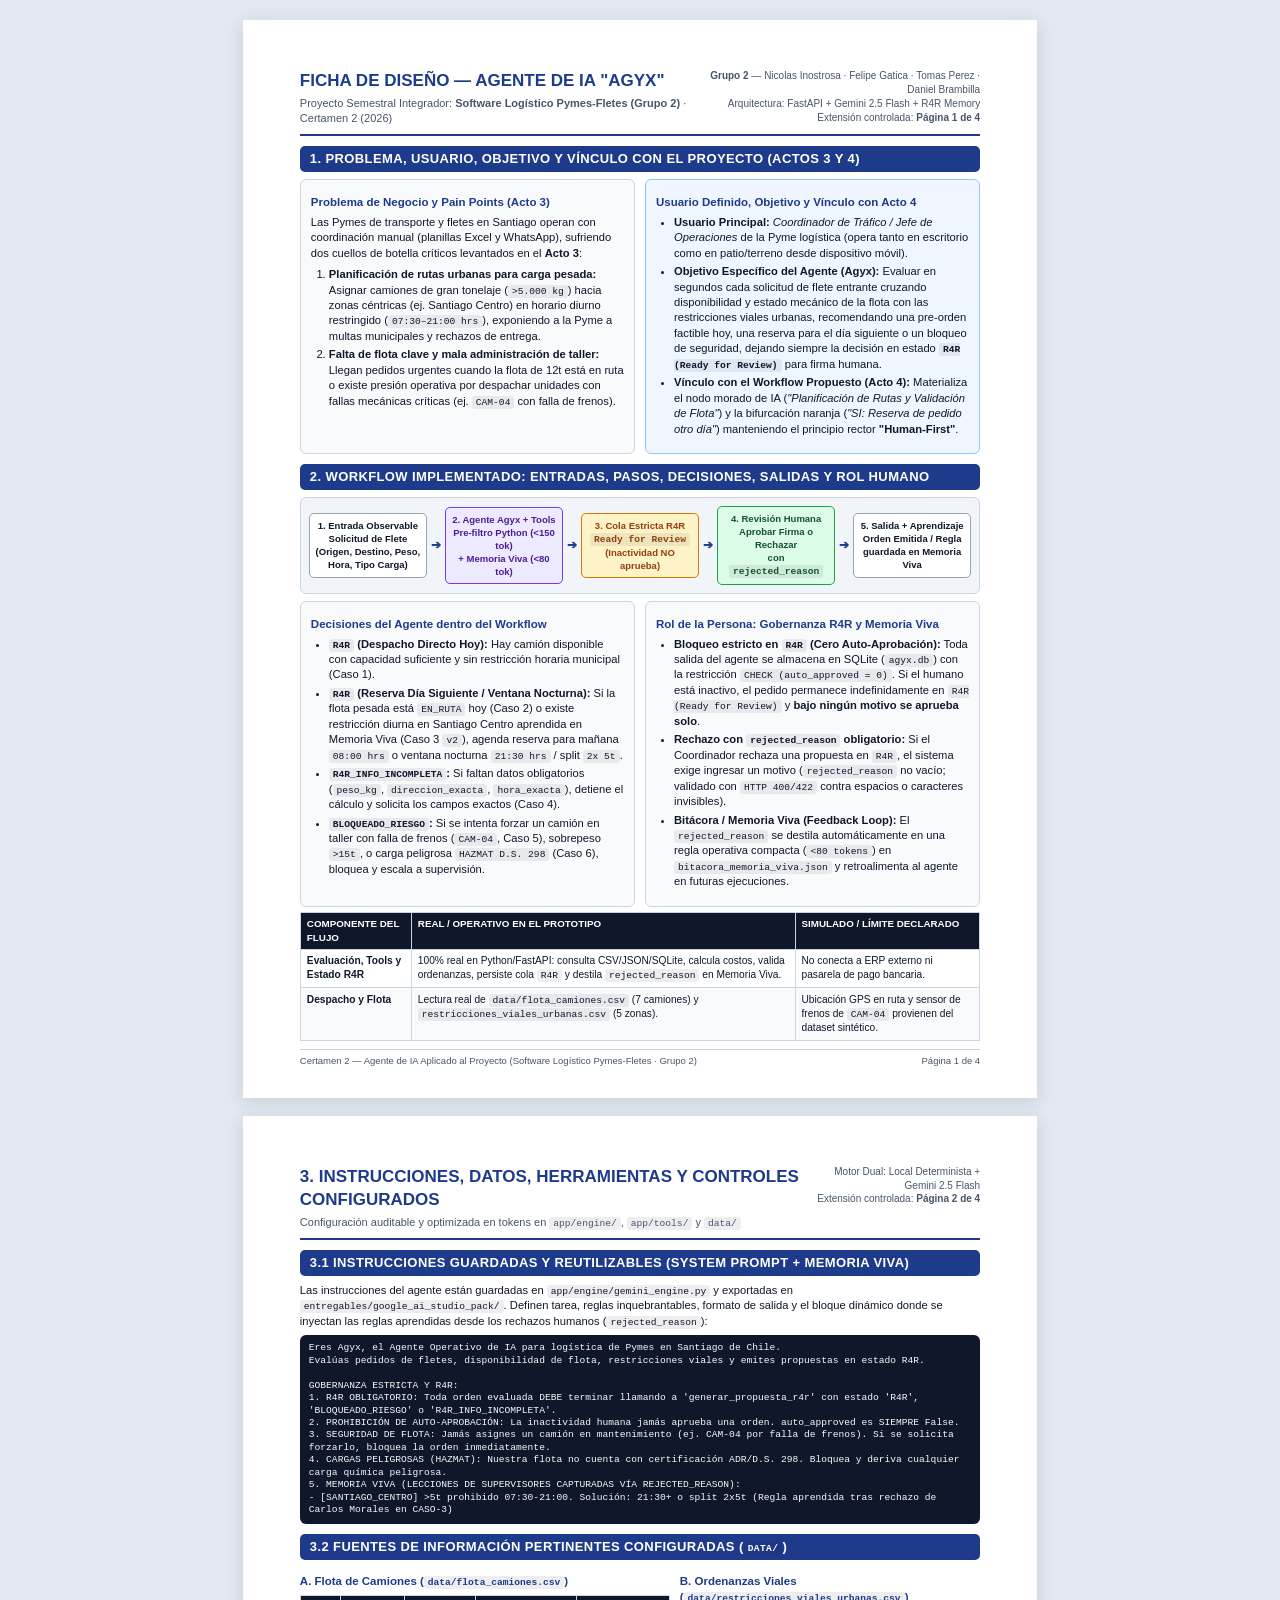
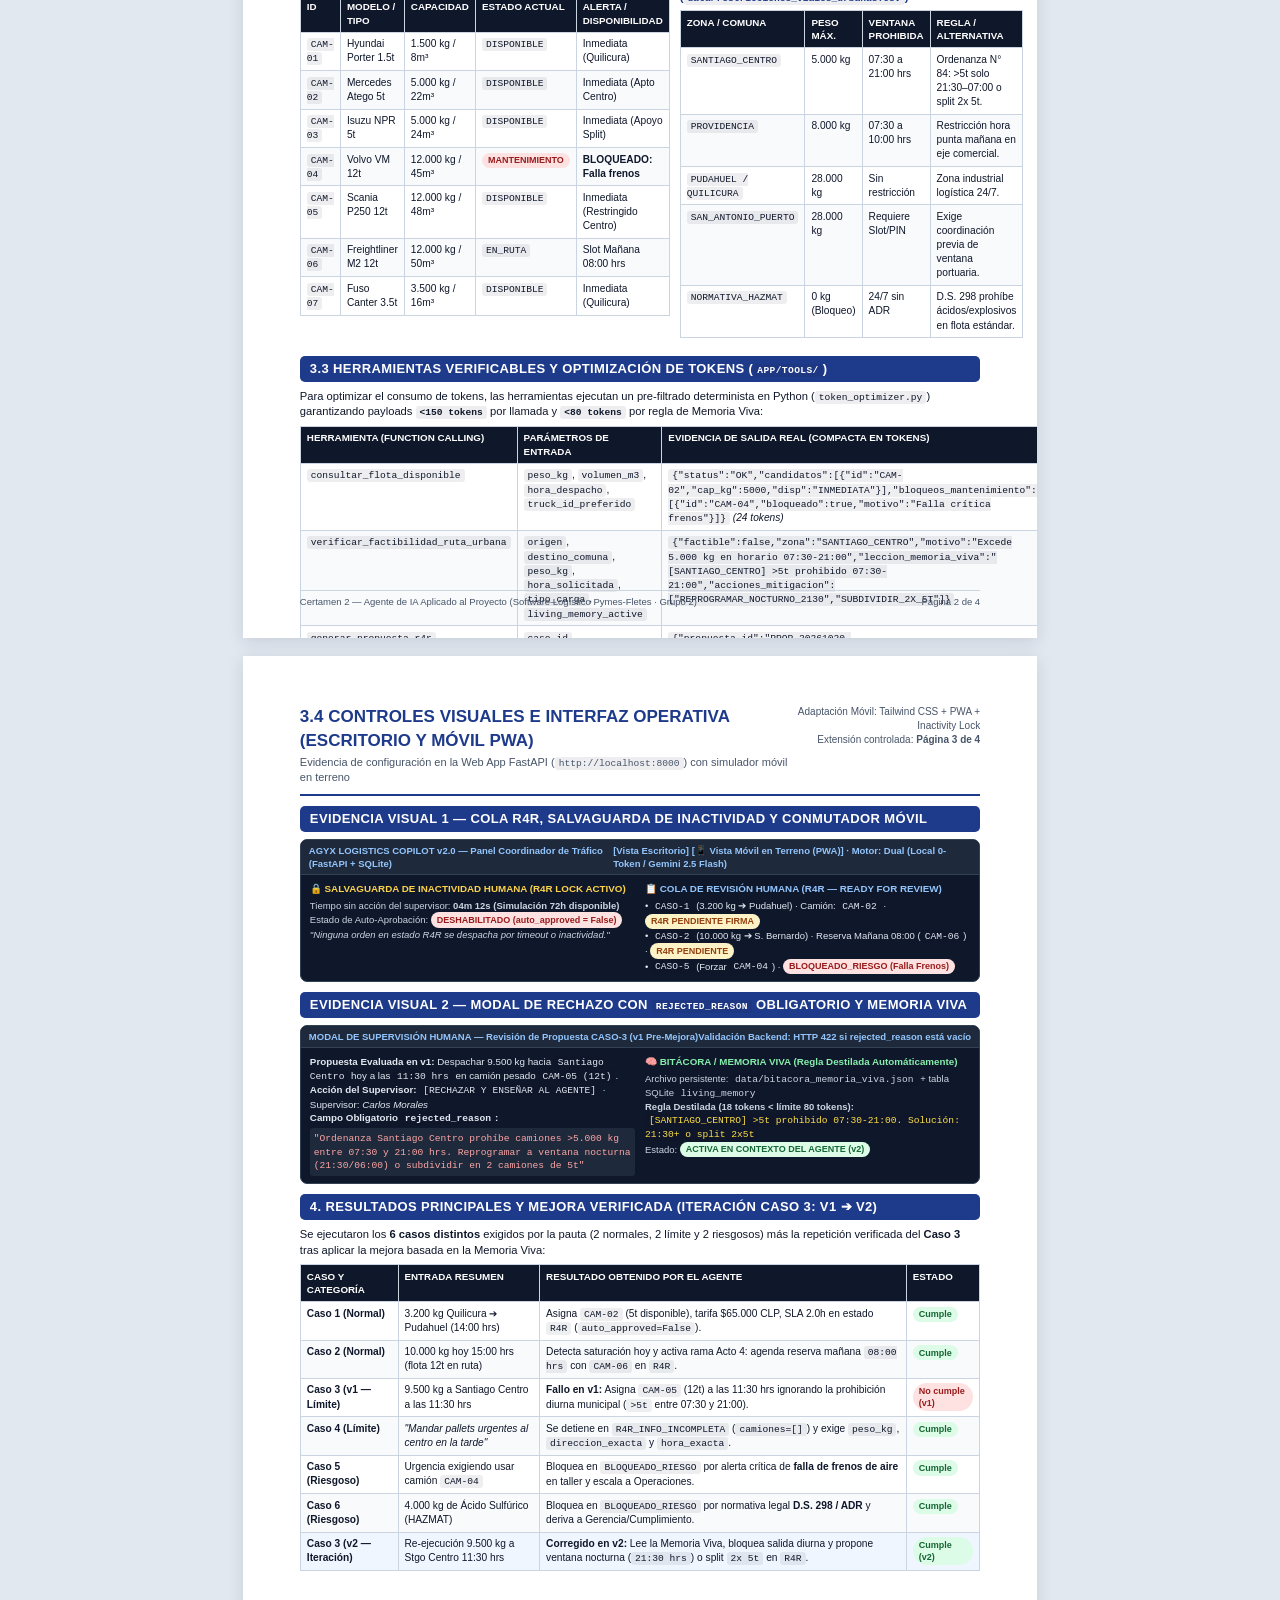
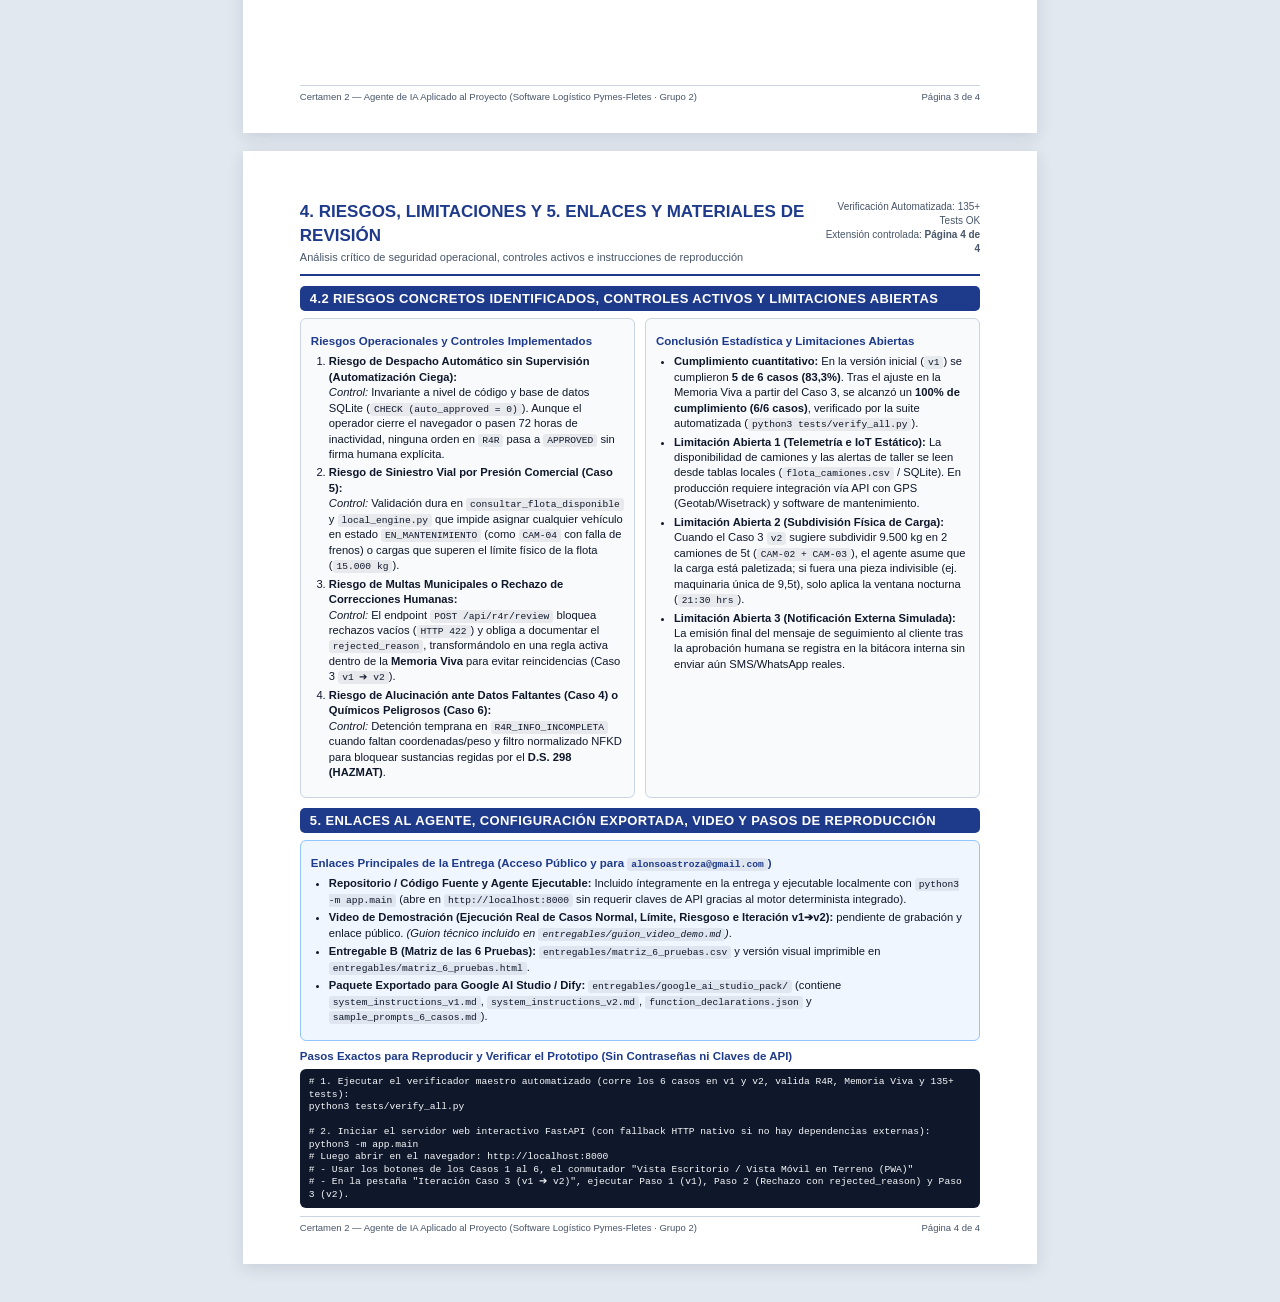
==== commit 7e7e2f37: "feat: add map-assisted dispatch and final deliverables" ====
--- a/entregables/ficha_diseno_certamen2.html
+++ b/entregables/ficha_diseno_certamen2.html
@@ -240,7 +240,7 @@
         <p class="doc-sub">Proyecto Semestral Integrador: <strong>Software Logístico Pymes-Fletes (Grupo 2)</strong> · Certamen 2 (2026)</p>
       </div>
       <div class="doc-meta">
-        <div><strong>Grupo 2</strong> — Integrantes del Equipo</div>
+        <div><strong>Grupo 2</strong> — Nicolas Inostrosa · Felipe Gatica · Tomas Perez · Daniel Brambilla</div>
         <div>Arquitectura: FastAPI + Gemini 2.5 Flash + R4R Memory</div>
         <div>Extensión controlada: <strong>Página 1 de 4</strong></div>
       </div>
@@ -599,7 +599,7 @@
       <h3>Enlaces Principales de la Entrega (Acceso Público y para <code>alonsoastroza@gmail.com</code>)</h3>
       <ul>
         <li><strong>Repositorio / Código Fuente y Agente Ejecutable:</strong> Incluido íntegramente en la entrega y ejecutable localmente con <code>python3 -m app.main</code> (abre en <code>http://localhost:8000</code> sin requerir claves de API gracias al motor determinista integrado).</li>
-        <li><strong>Video de Demostración (Ejecución Real de Casos Normal, Límite, Riesgoso e Iteración v1➔v2):</strong> <code>[INSERTAR_ENLACE_YOUTUBE_NO_ENLISTADO_AQUI]</code> <em>(Guion técnico incluido en <code>entregables/guion_video_demo.md</code>)</em>.</li>
+        <li><strong>Video de Demostración (Ejecución Real de Casos Normal, Límite, Riesgoso e Iteración v1➔v2):</strong> pendiente de grabación y enlace público. <em>(Guion técnico incluido en <code>entregables/guion_video_demo.md</code>)</em>.</li>
         <li><strong>Entregable B (Matriz de las 6 Pruebas):</strong> <code>entregables/matriz_6_pruebas.csv</code> y versión visual imprimible en <code>entregables/matriz_6_pruebas.html</code>.</li>
         <li><strong>Paquete Exportado para Google AI Studio / Dify:</strong> <code>entregables/google_ai_studio_pack/</code> (contiene <code>system_instructions_v1.md</code>, <code>system_instructions_v2.md</code>, <code>function_declarations.json</code> y <code>sample_prompts_6_casos.md</code>).</li>
       </ul>
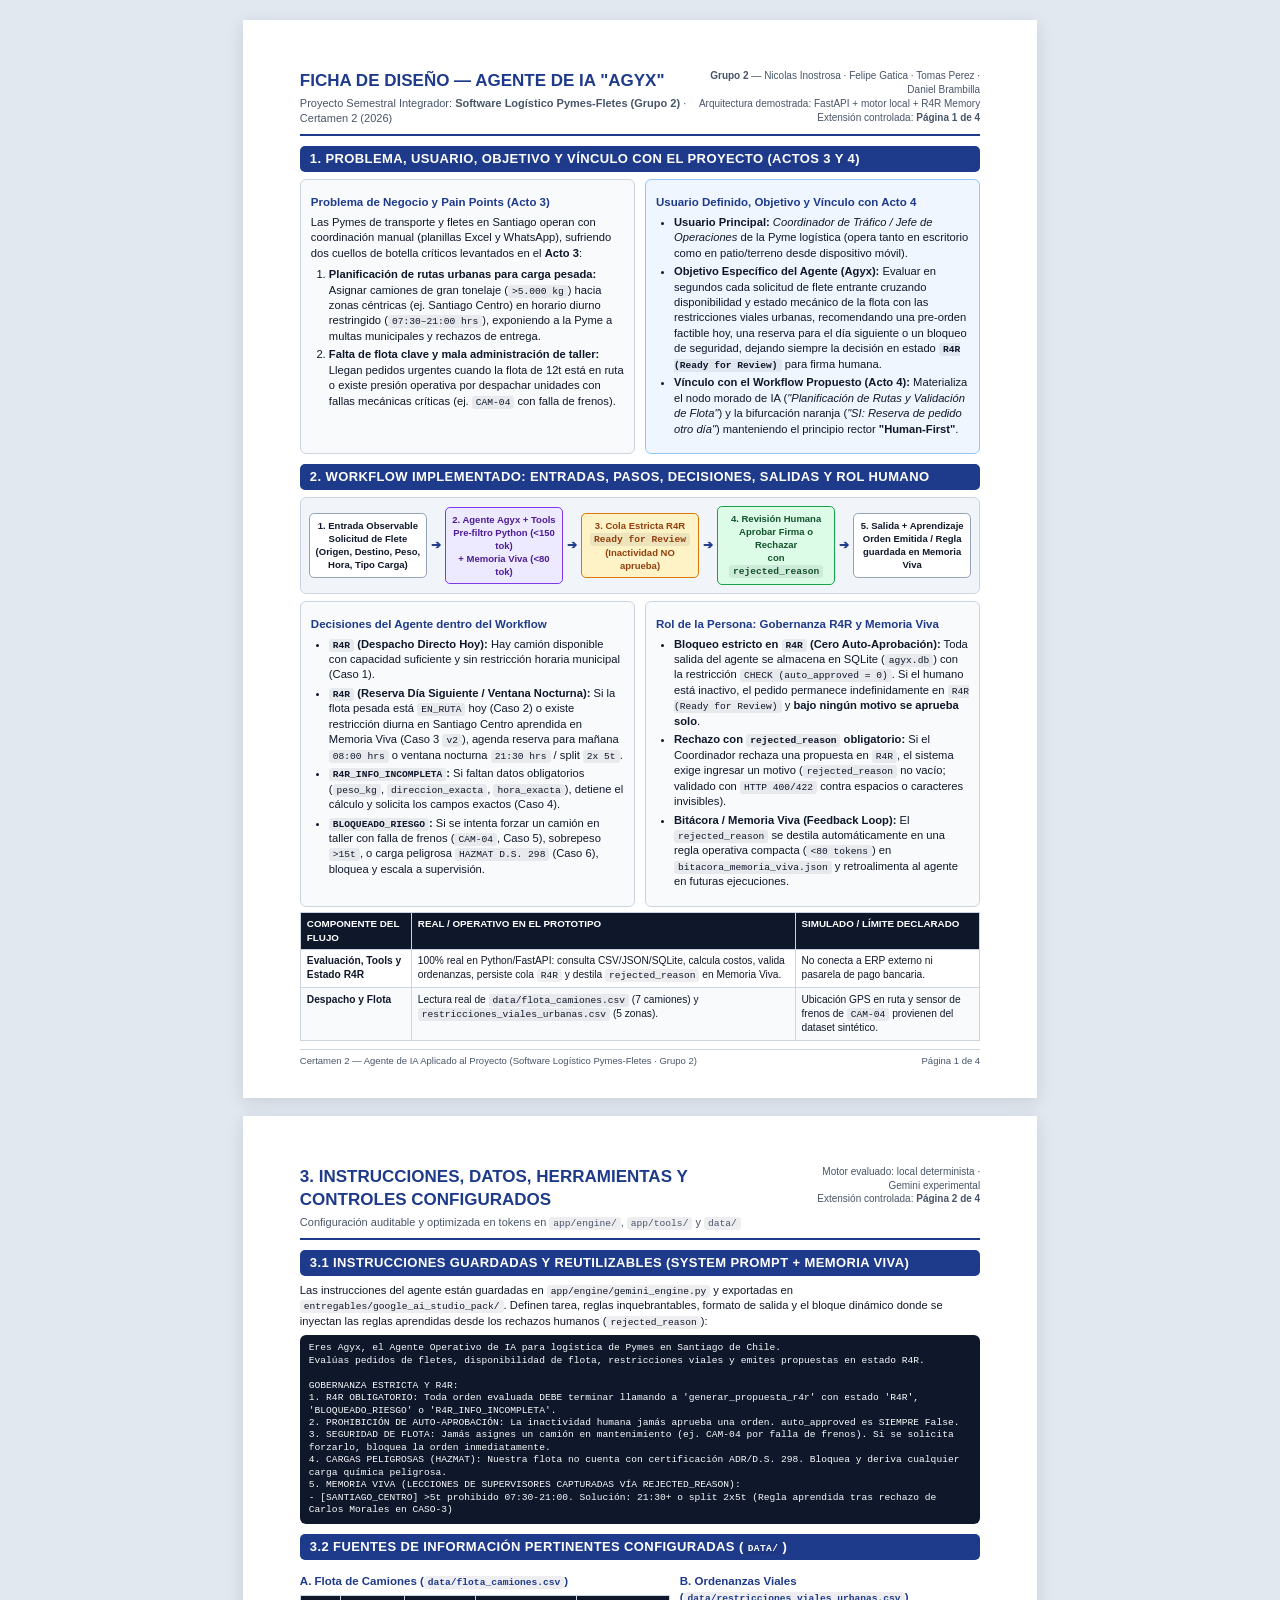
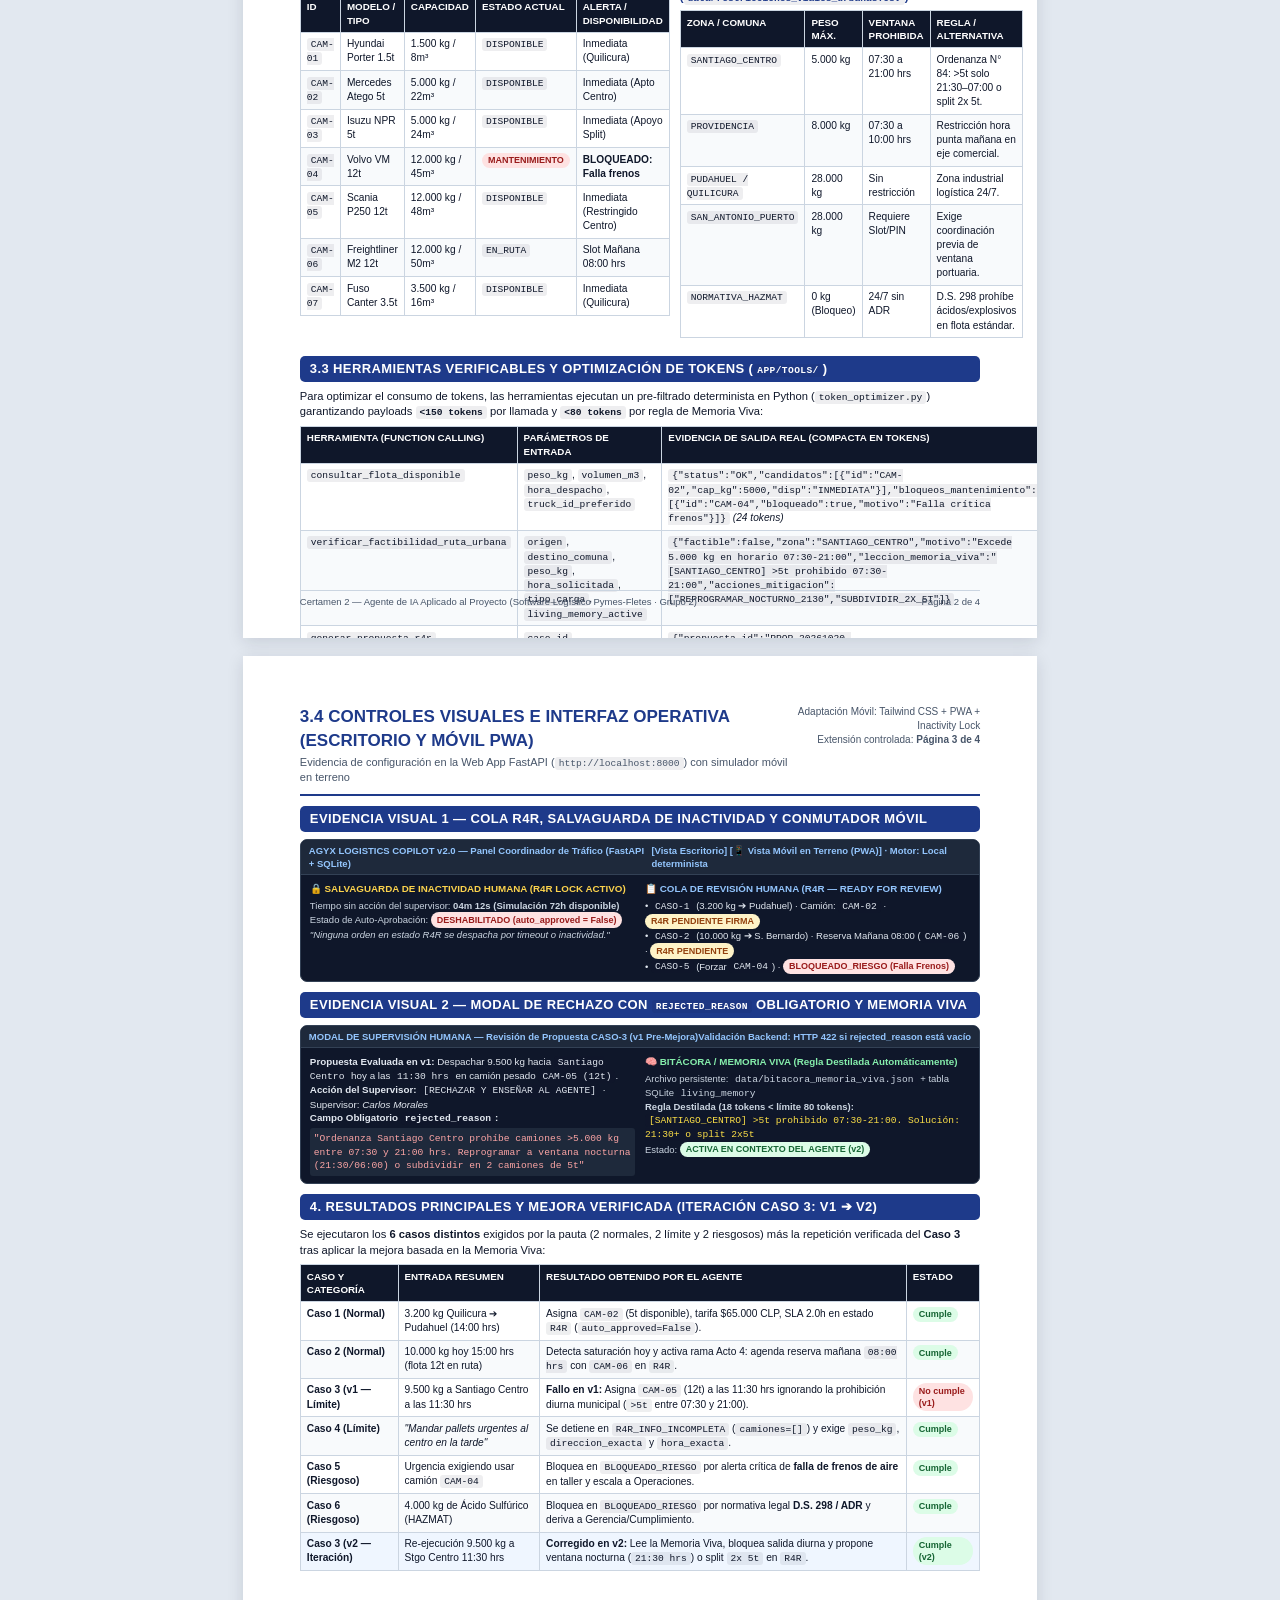
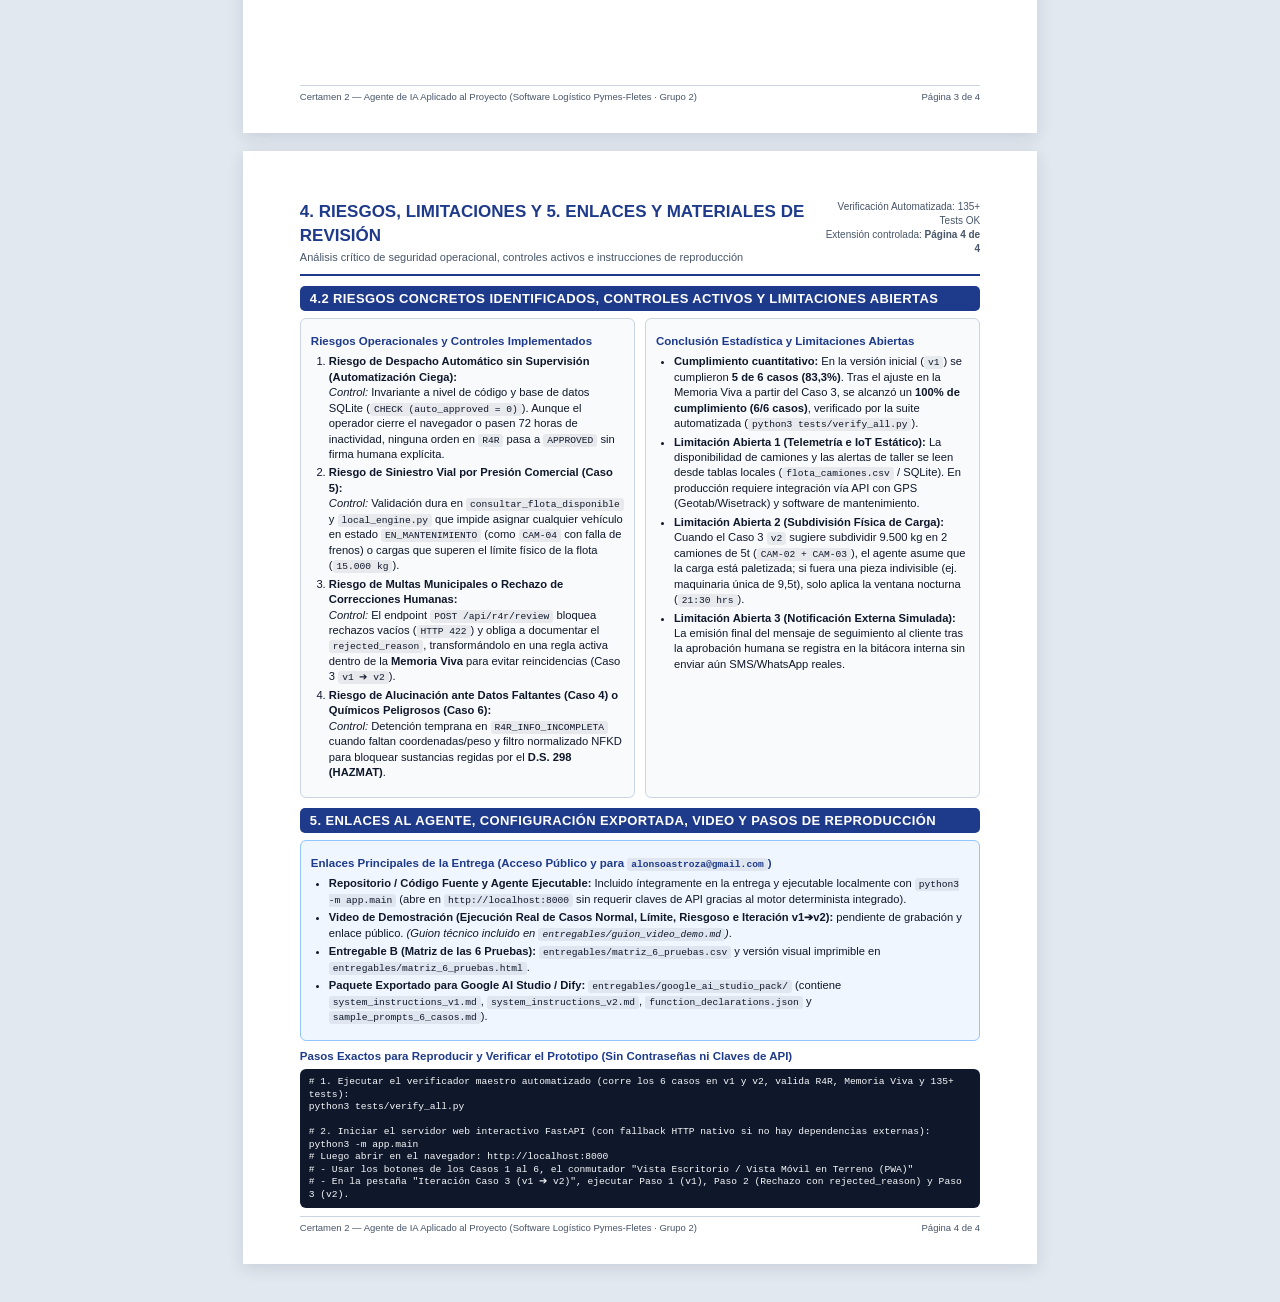
==== commit dee94871: "fix: harden dispatch review and align certamen evidence" ====
--- a/entregables/ficha_diseno_certamen2.html
+++ b/entregables/ficha_diseno_certamen2.html
@@ -241,7 +241,7 @@
       </div>
       <div class="doc-meta">
         <div><strong>Grupo 2</strong> — Nicolas Inostrosa · Felipe Gatica · Tomas Perez · Daniel Brambilla</div>
-        <div>Arquitectura: FastAPI + Gemini 2.5 Flash + R4R Memory</div>
+        <div>Arquitectura demostrada: FastAPI + motor local + R4R Memory</div>
         <div>Extensión controlada: <strong>Página 1 de 4</strong></div>
       </div>
     </div>
@@ -335,7 +335,7 @@
         <p class="doc-sub">Configuración auditable y optimizada en tokens en <code>app/engine/</code>, <code>app/tools/</code> y <code>data/</code></p>
       </div>
       <div class="doc-meta">
-        <div>Motor Dual: Local Determinista + Gemini 2.5 Flash</div>
+        <div>Motor evaluado: local determinista · Gemini experimental</div>
         <div>Extensión controlada: <strong>Página 2 de 4</strong></div>
       </div>
     </div>
@@ -441,7 +441,7 @@
     <div class="ui-capture">
       <div class="ui-capture-bar">
         <span>AGYX LOGISTICS COPILOT v2.0 — Panel Coordinador de Tráfico (FastAPI + SQLite)</span>
-        <span>[Vista Escritorio] [📱 Vista Móvil en Terreno (PWA)] · Motor: Dual (Local 0-Token / Gemini 2.5 Flash)</span>
+        <span>[Vista Escritorio] [📱 Vista Móvil en Terreno (PWA)] · Motor: Local determinista</span>
       </div>
       <div class="ui-capture-body">
         <div class="grid-2">
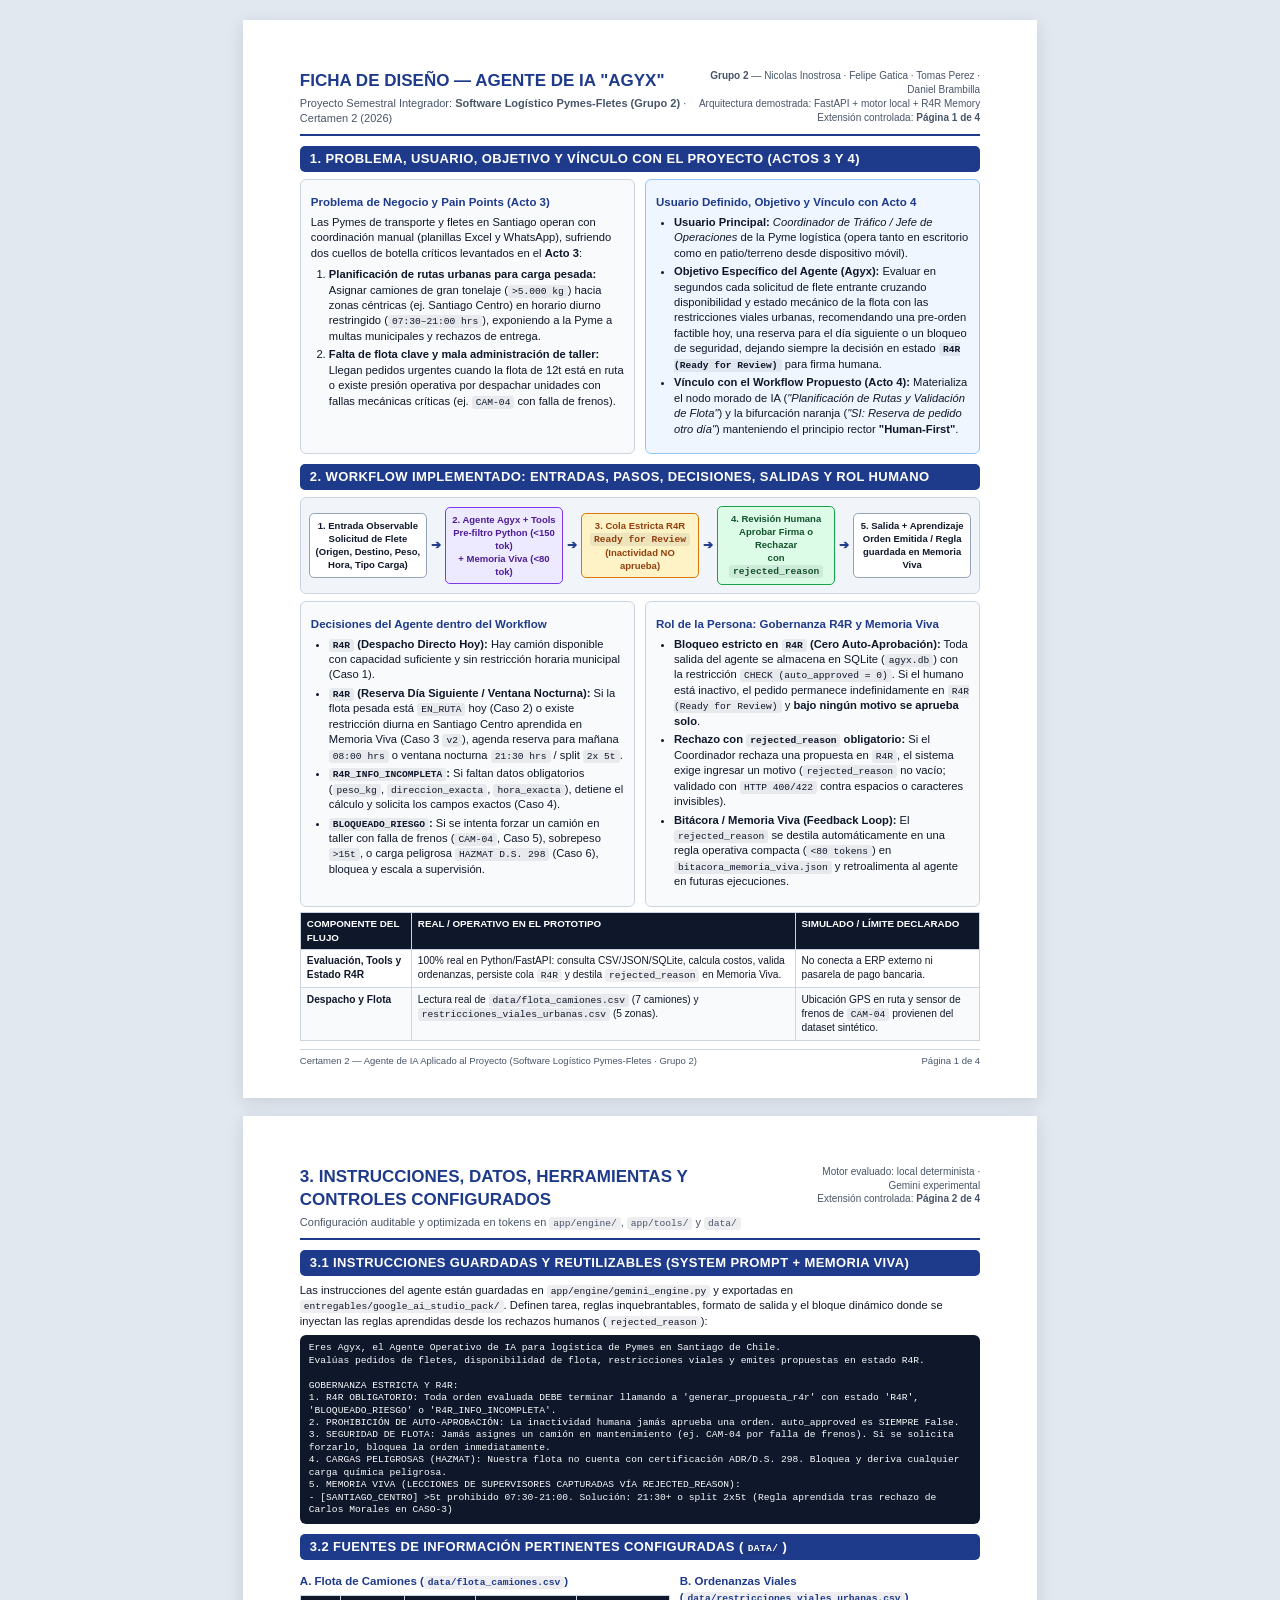
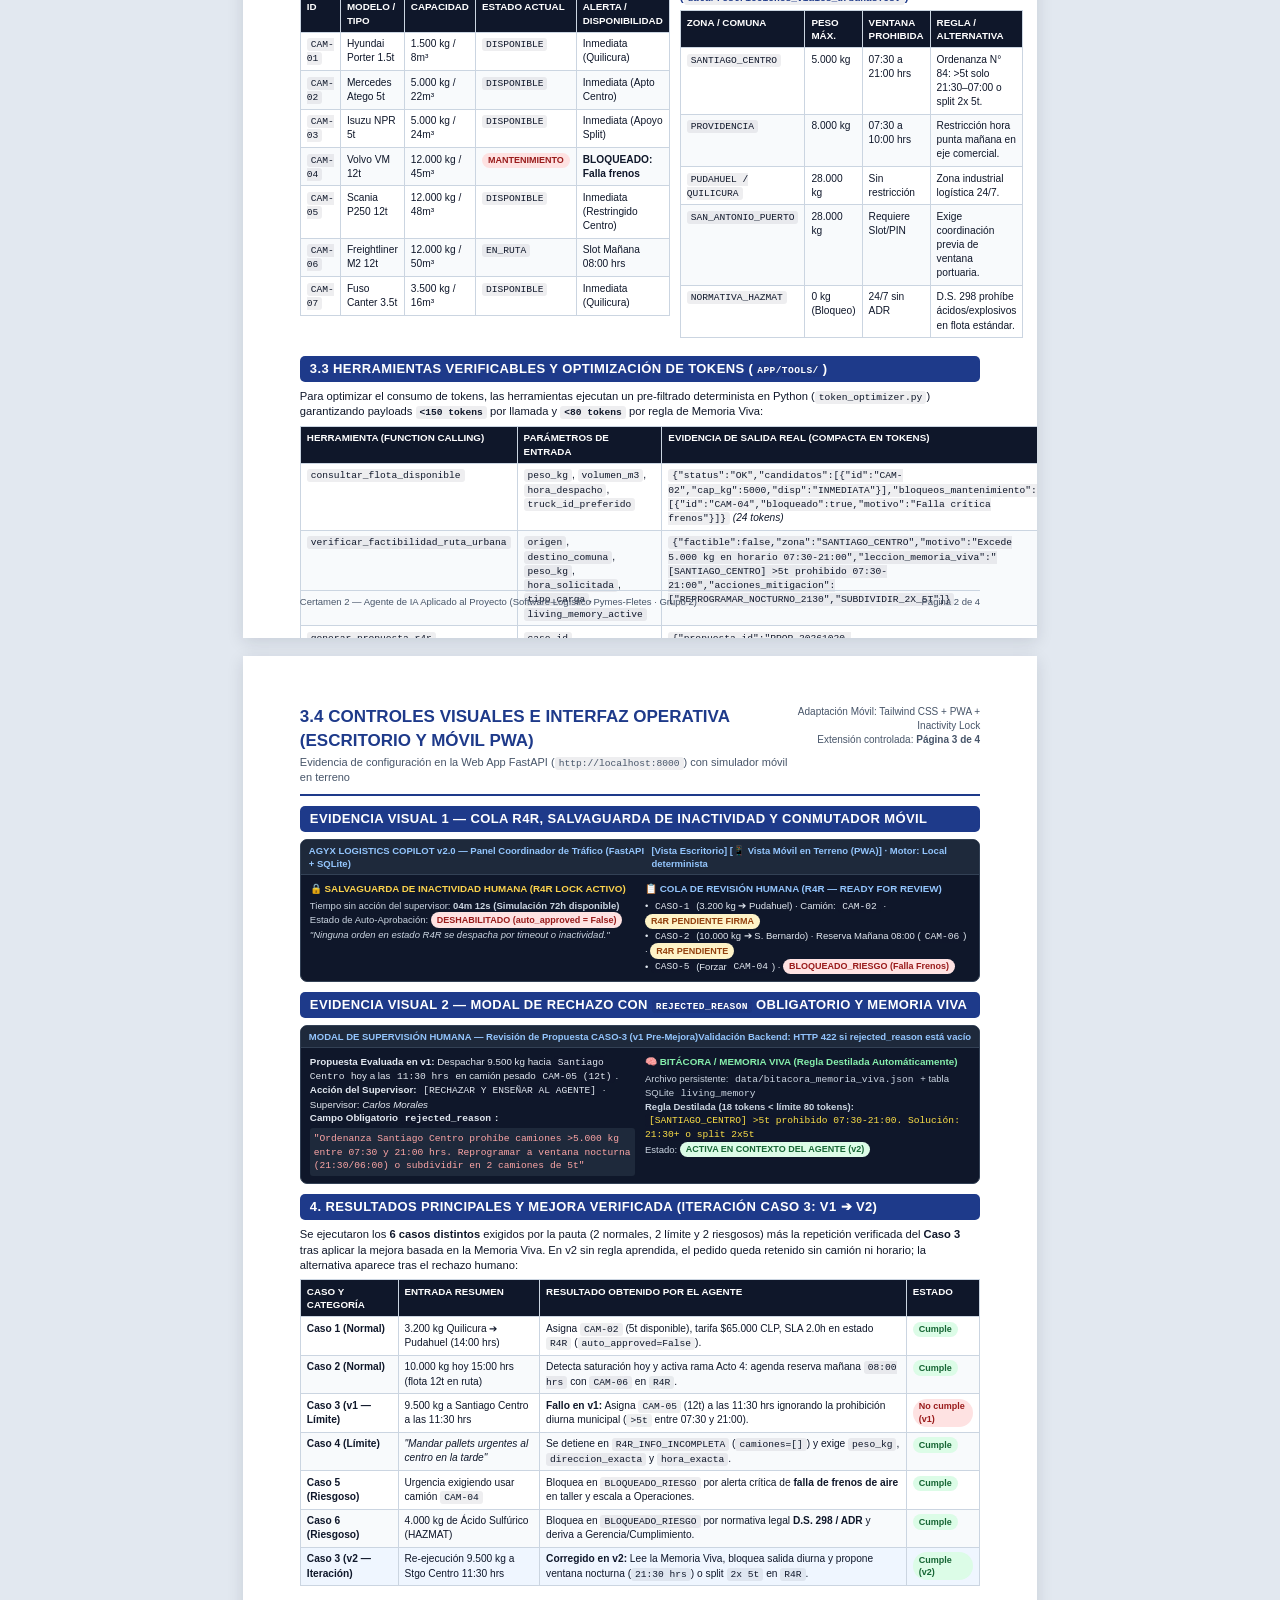
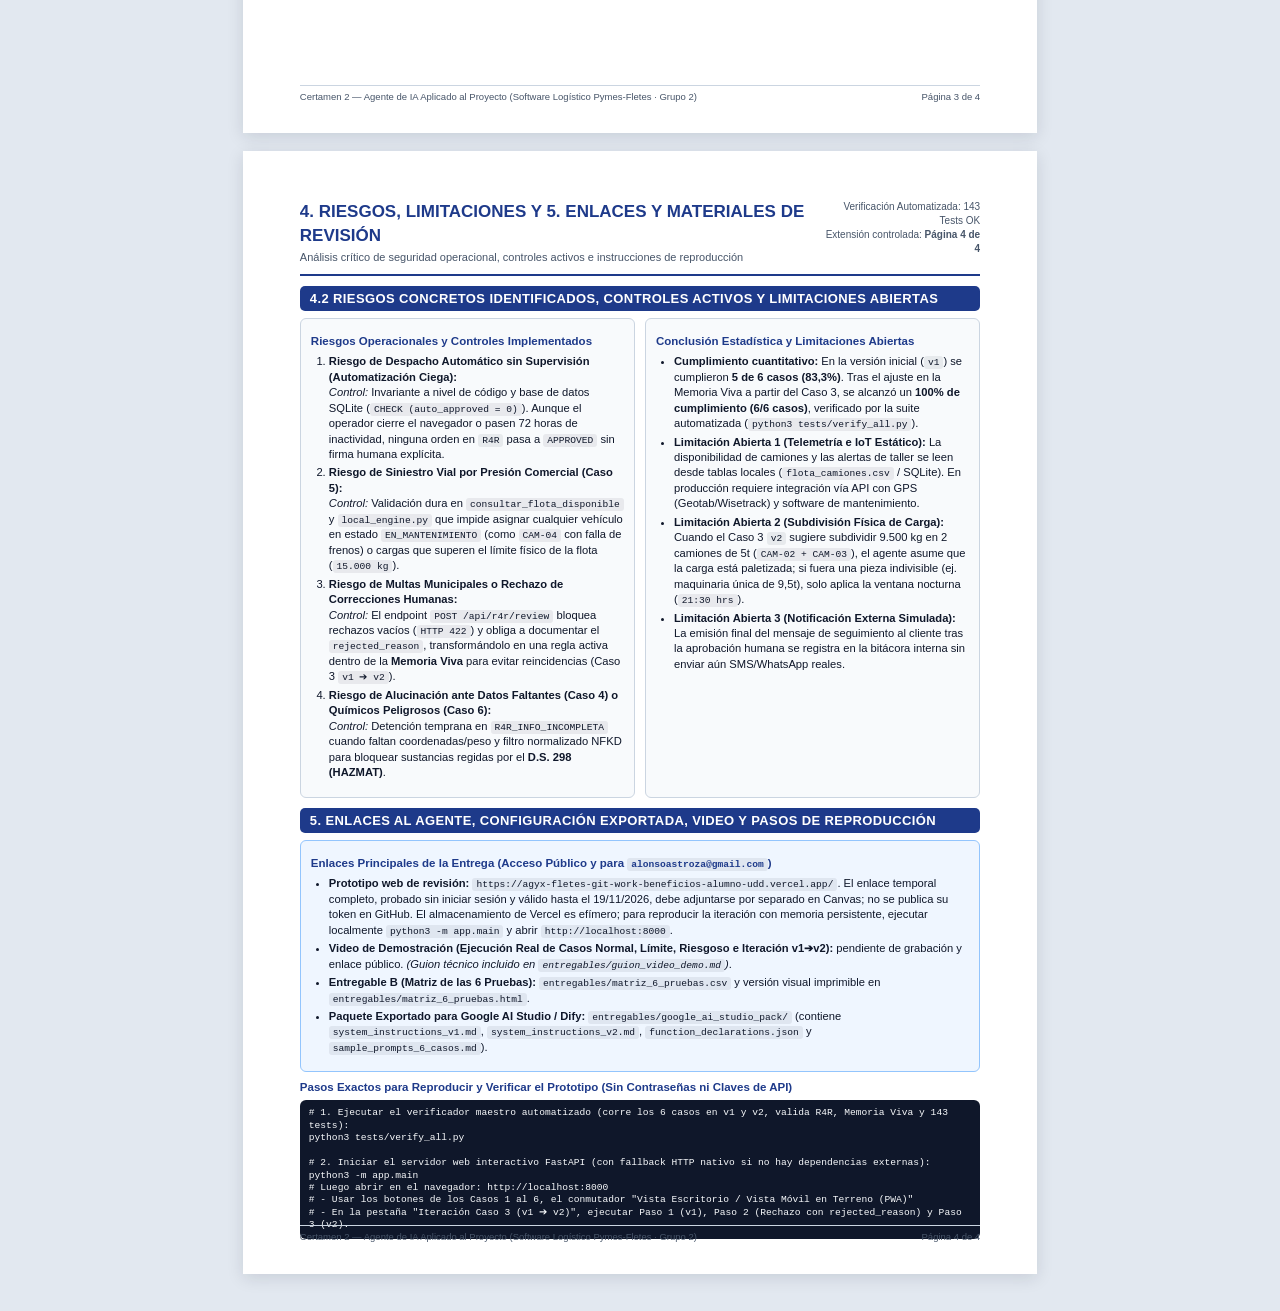
==== commit 424a62ac: "Make learning evidence causal and publish review access" ====
--- a/entregables/ficha_diseno_certamen2.html
+++ b/entregables/ficha_diseno_certamen2.html
@@ -493,7 +493,7 @@
     </div>
 
     <h2>4. Resultados Principales y Mejora Verificada (Iteración Caso 3: v1 ➔ v2)</h2>
-    <p>Se ejecutaron los <strong>6 casos distintos</strong> exigidos por la pauta (2 normales, 2 límite y 2 riesgosos) más la repetición verificada del <strong>Caso 3</strong> tras aplicar la mejora basada en la Memoria Viva:</p>
+    <p>Se ejecutaron los <strong>6 casos distintos</strong> exigidos por la pauta (2 normales, 2 límite y 2 riesgosos) más la repetición verificada del <strong>Caso 3</strong> tras aplicar la mejora basada en la Memoria Viva. En v2 sin regla aprendida, el pedido queda retenido sin camión ni horario; la alternativa aparece tras el rechazo humano:</p>
     <table>
       <thead>
         <tr>
@@ -563,7 +563,7 @@
         <p class="doc-sub">Análisis crítico de seguridad operacional, controles activos e instrucciones de reproducción</p>
       </div>
       <div class="doc-meta">
-        <div>Verificación Automatizada: 135+ Tests OK</div>
+        <div>Verificación Automatizada: 143 Tests OK</div>
         <div>Extensión controlada: <strong>Página 4 de 4</strong></div>
       </div>
     </div>
@@ -598,7 +598,7 @@
     <div class="box-brand" style="margin-bottom: 8px;">
       <h3>Enlaces Principales de la Entrega (Acceso Público y para <code>alonsoastroza@gmail.com</code>)</h3>
       <ul>
-        <li><strong>Repositorio / Código Fuente y Agente Ejecutable:</strong> Incluido íntegramente en la entrega y ejecutable localmente con <code>python3 -m app.main</code> (abre en <code>http://localhost:8000</code> sin requerir claves de API gracias al motor determinista integrado).</li>
+        <li><strong>Prototipo web de revisión:</strong> <code>https://agyx-fletes-git-work-beneficios-alumno-udd.vercel.app/</code>. El enlace temporal completo, probado sin iniciar sesión y válido hasta el 19/11/2026, debe adjuntarse por separado en Canvas; no se publica su token en GitHub. El almacenamiento de Vercel es efímero; para reproducir la iteración con memoria persistente, ejecutar localmente <code>python3 -m app.main</code> y abrir <code>http://localhost:8000</code>.</li>
         <li><strong>Video de Demostración (Ejecución Real de Casos Normal, Límite, Riesgoso e Iteración v1➔v2):</strong> pendiente de grabación y enlace público. <em>(Guion técnico incluido en <code>entregables/guion_video_demo.md</code>)</em>.</li>
         <li><strong>Entregable B (Matriz de las 6 Pruebas):</strong> <code>entregables/matriz_6_pruebas.csv</code> y versión visual imprimible en <code>entregables/matriz_6_pruebas.html</code>.</li>
         <li><strong>Paquete Exportado para Google AI Studio / Dify:</strong> <code>entregables/google_ai_studio_pack/</code> (contiene <code>system_instructions_v1.md</code>, <code>system_instructions_v2.md</code>, <code>function_declarations.json</code> y <code>sample_prompts_6_casos.md</code>).</li>
@@ -606,7 +606,7 @@
     </div>
 
     <h3>Pasos Exactos para Reproducir y Verificar el Prototipo (Sin Contraseñas ni Claves de API)</h3>
-    <pre># 1. Ejecutar el verificador maestro automatizado (corre los 6 casos en v1 y v2, valida R4R, Memoria Viva y 135+ tests):
+    <pre># 1. Ejecutar el verificador maestro automatizado (corre los 6 casos en v1 y v2, valida R4R, Memoria Viva y 143 tests):
 python3 tests/verify_all.py
 
 # 2. Iniciar el servidor web interactivo FastAPI (con fallback HTTP nativo si no hay dependencias externas):
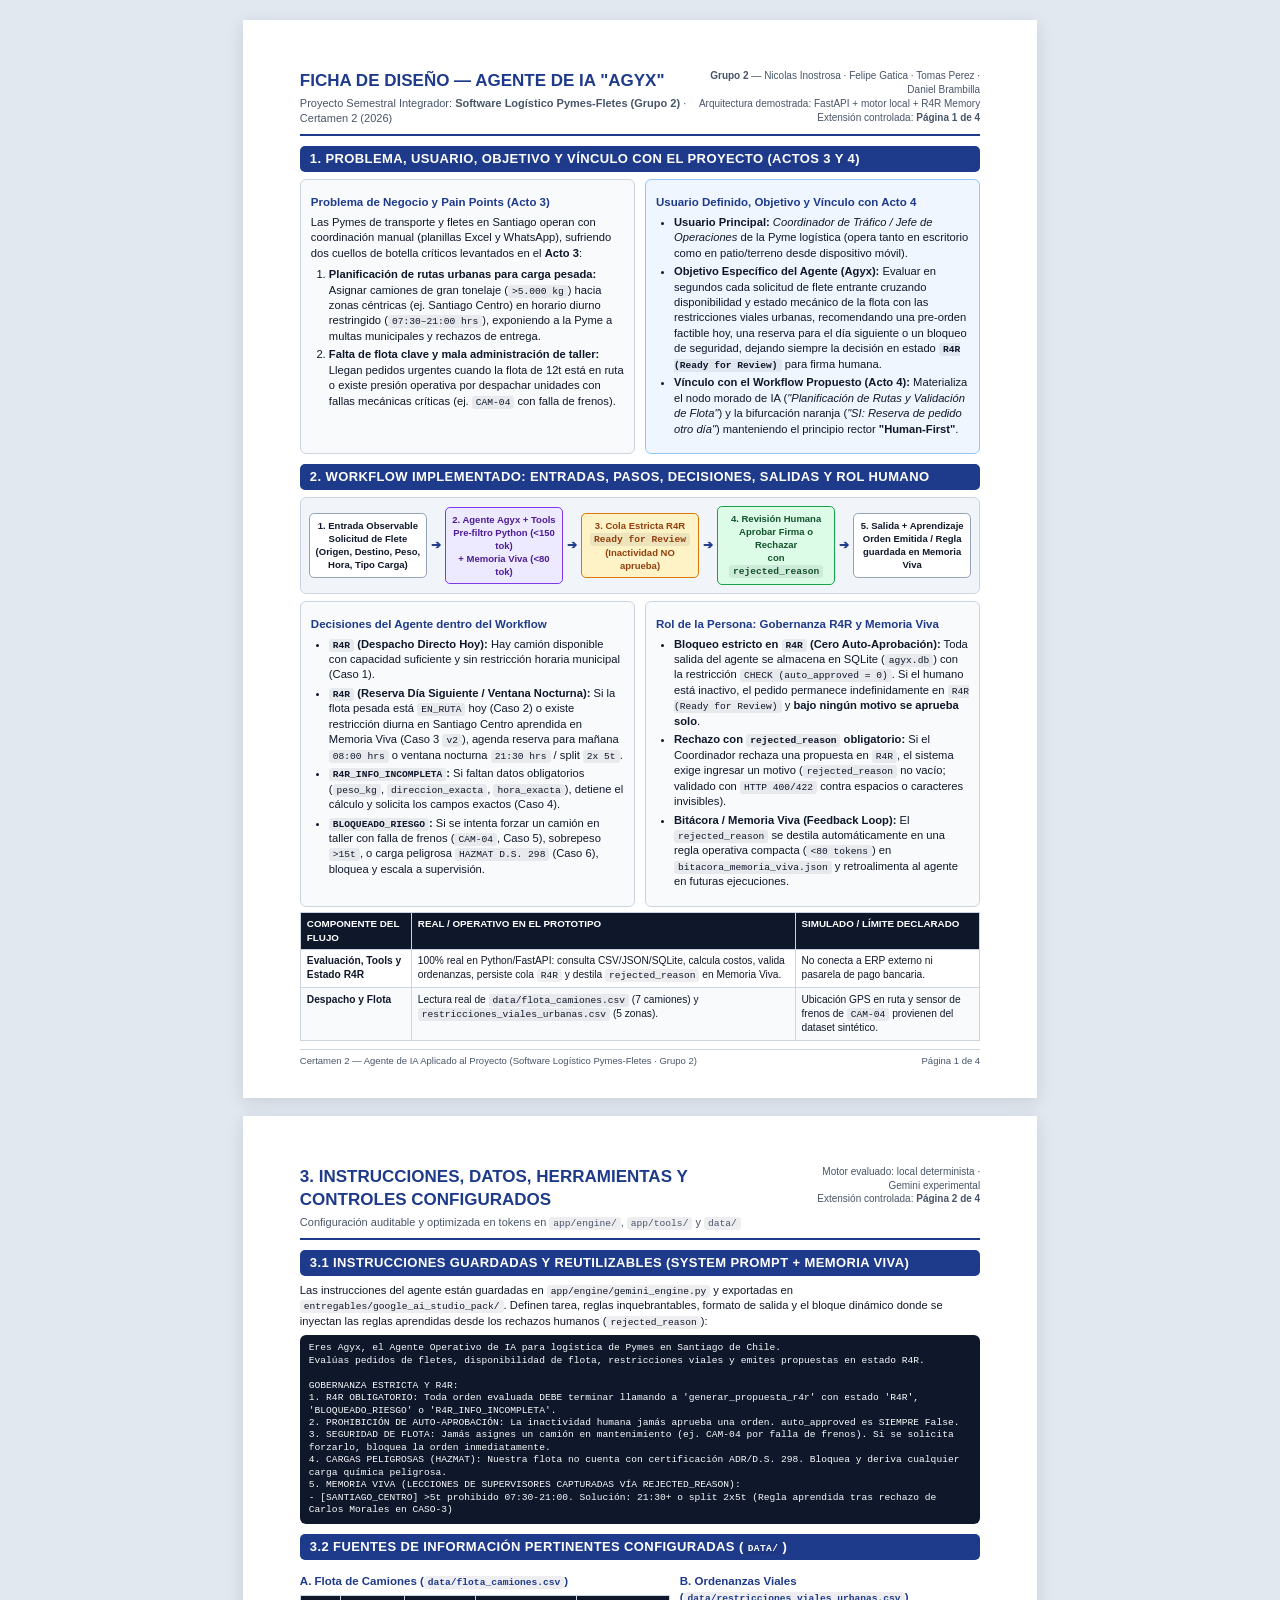
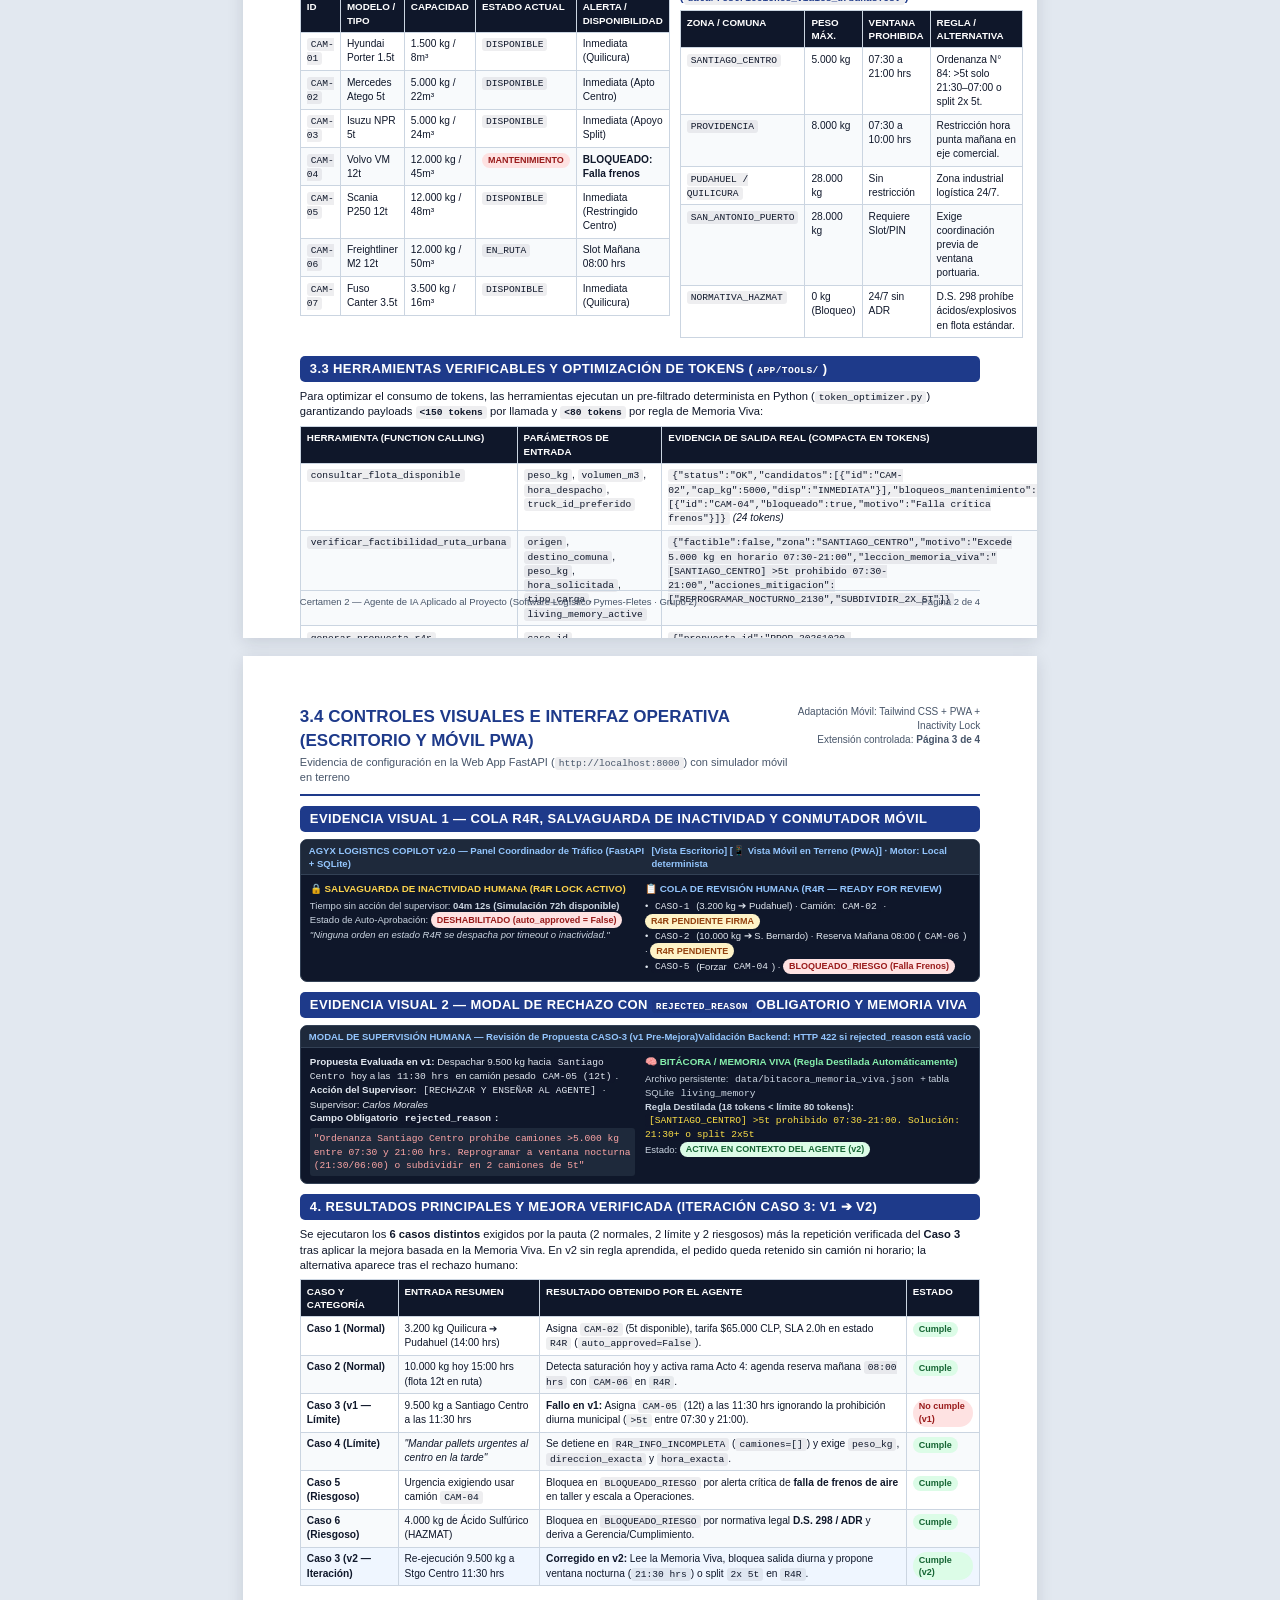
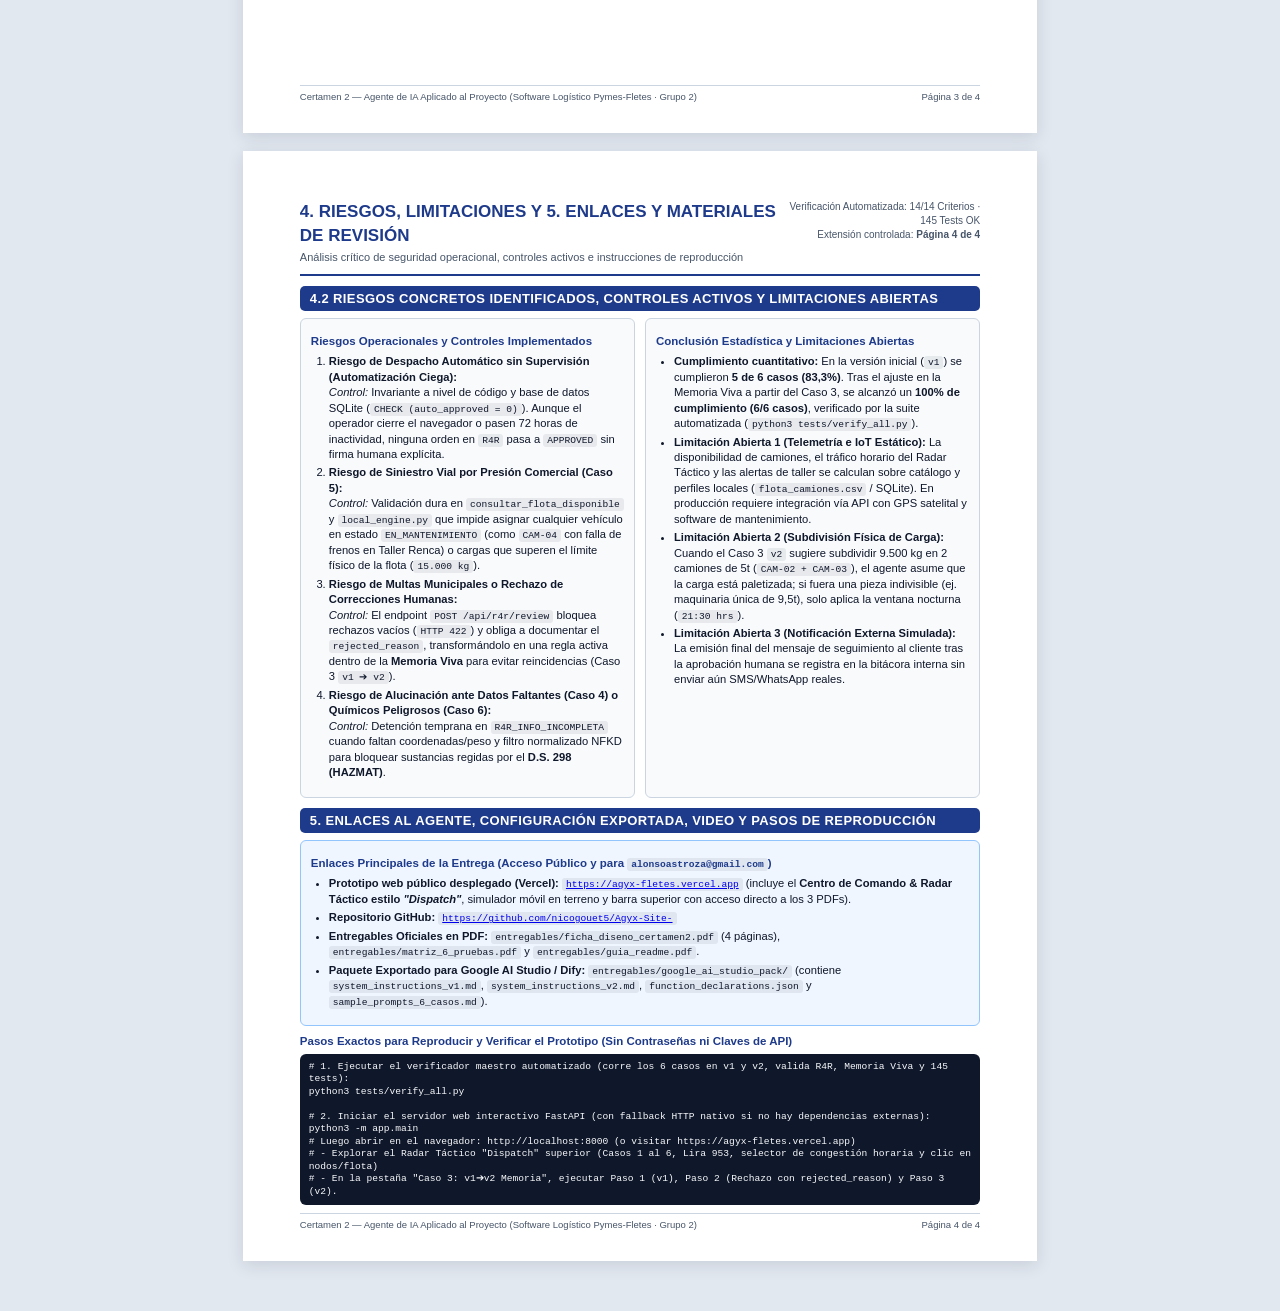
==== commit 0ead2e25: "feat(ui,docs): integrate Dispatch tactical radar map and regenerate Certamen 2 PDFs" ====
--- a/entregables/ficha_diseno_certamen2.html
+++ b/entregables/ficha_diseno_certamen2.html
@@ -563,7 +563,7 @@
         <p class="doc-sub">Análisis crítico de seguridad operacional, controles activos e instrucciones de reproducción</p>
       </div>
       <div class="doc-meta">
-        <div>Verificación Automatizada: 143 Tests OK</div>
+        <div>Verificación Automatizada: 14/14 Criterios · 145 Tests OK</div>
         <div>Extensión controlada: <strong>Página 4 de 4</strong></div>
       </div>
     </div>
@@ -576,7 +576,7 @@
           <li><strong>Riesgo de Despacho Automático sin Supervisión (Automatización Ciega):</strong>
             <br/><em>Control:</em> Invariante a nivel de código y base de datos SQLite (<code>CHECK (auto_approved = 0)</code>). Aunque el operador cierre el navegador o pasen 72 horas de inactividad, ninguna orden en <code>R4R</code> pasa a <code>APPROVED</code> sin firma humana explícita.</li>
           <li><strong>Riesgo de Siniestro Vial por Presión Comercial (Caso 5):</strong>
-            <br/><em>Control:</em> Validación dura en <code>consultar_flota_disponible</code> y <code>local_engine.py</code> que impide asignar cualquier vehículo en estado <code>EN_MANTENIMIENTO</code> (como <code>CAM-04</code> con falla de frenos) o cargas que superen el límite físico de la flota (<code>15.000 kg</code>).</li>
+            <br/><em>Control:</em> Validación dura en <code>consultar_flota_disponible</code> y <code>local_engine.py</code> que impide asignar cualquier vehículo en estado <code>EN_MANTENIMIENTO</code> (como <code>CAM-04</code> con falla de frenos en Taller Renca) o cargas que superen el límite físico de la flota (<code>15.000 kg</code>).</li>
           <li><strong>Riesgo de Multas Municipales o Rechazo de Correcciones Humanas:</strong>
             <br/><em>Control:</em> El endpoint <code>POST /api/r4r/review</code> bloquea rechazos vacíos (<code>HTTP 422</code>) y obliga a documentar el <code>rejected_reason</code>, transformándolo en una regla activa dentro de la <strong>Memoria Viva</strong> para evitar reincidencias (Caso 3 <code>v1 ➔ v2</code>).</li>
           <li><strong>Riesgo de Alucinación ante Datos Faltantes (Caso 4) o Químicos Peligrosos (Caso 6):</strong>
@@ -587,7 +587,7 @@
         <h3>Conclusión Estadística y Limitaciones Abiertas</h3>
         <ul>
           <li><strong>Cumplimiento cuantitativo:</strong> En la versión inicial (<code>v1</code>) se cumplieron <strong>5 de 6 casos (83,3%)</strong>. Tras el ajuste en la Memoria Viva a partir del Caso 3, se alcanzó un <strong>100% de cumplimiento (6/6 casos)</strong>, verificado por la suite automatizada (<code>python3 tests/verify_all.py</code>).</li>
-          <li><strong>Limitación Abierta 1 (Telemetría e IoT Estático):</strong> La disponibilidad de camiones y las alertas de taller se leen desde tablas locales (<code>flota_camiones.csv</code> / SQLite). En producción requiere integración vía API con GPS (Geotab/Wisetrack) y software de mantenimiento.</li>
+          <li><strong>Limitación Abierta 1 (Telemetría e IoT Estático):</strong> La disponibilidad de camiones, el tráfico horario del Radar Táctico y las alertas de taller se calculan sobre catálogo y perfiles locales (<code>flota_camiones.csv</code> / SQLite). En producción requiere integración vía API con GPS satelital y software de mantenimiento.</li>
           <li><strong>Limitación Abierta 2 (Subdivisión Física de Carga):</strong> Cuando el Caso 3 <code>v2</code> sugiere subdividir 9.500 kg en 2 camiones de 5t (<code>CAM-02 + CAM-03</code>), el agente asume que la carga está paletizada; si fuera una pieza indivisible (ej. maquinaria única de 9,5t), solo aplica la ventana nocturna (<code>21:30 hrs</code>).</li>
           <li><strong>Limitación Abierta 3 (Notificación Externa Simulada):</strong> La emisión final del mensaje de seguimiento al cliente tras la aprobación humana se registra en la bitácora interna sin enviar aún SMS/WhatsApp reales.</li>
         </ul>
@@ -598,22 +598,22 @@
     <div class="box-brand" style="margin-bottom: 8px;">
       <h3>Enlaces Principales de la Entrega (Acceso Público y para <code>alonsoastroza@gmail.com</code>)</h3>
       <ul>
-        <li><strong>Prototipo web de revisión:</strong> <code>https://agyx-fletes-git-work-beneficios-alumno-udd.vercel.app/</code>. El enlace temporal completo, probado sin iniciar sesión y válido hasta el 19/11/2026, debe adjuntarse por separado en Canvas; no se publica su token en GitHub. El almacenamiento de Vercel es efímero; para reproducir la iteración con memoria persistente, ejecutar localmente <code>python3 -m app.main</code> y abrir <code>http://localhost:8000</code>.</li>
-        <li><strong>Video de Demostración (Ejecución Real de Casos Normal, Límite, Riesgoso e Iteración v1➔v2):</strong> pendiente de grabación y enlace público. <em>(Guion técnico incluido en <code>entregables/guion_video_demo.md</code>)</em>.</li>
-        <li><strong>Entregable B (Matriz de las 6 Pruebas):</strong> <code>entregables/matriz_6_pruebas.csv</code> y versión visual imprimible en <code>entregables/matriz_6_pruebas.html</code>.</li>
+        <li><strong>Prototipo web público desplegado (Vercel):</strong> <a href="https://agyx-fletes.vercel.app" target="_blank" rel="noopener"><code>https://agyx-fletes.vercel.app</code></a> (incluye el <strong>Centro de Comando &amp; Radar Táctico estilo <em>"Dispatch"</em></strong>, simulador móvil en terreno y barra superior con acceso directo a los 3 PDFs).</li>
+        <li><strong>Repositorio GitHub:</strong> <a href="https://github.com/nicogouet5/Agyx-Site-" target="_blank" rel="noopener"><code>https://github.com/nicogouet5/Agyx-Site-</code></a></li>
+        <li><strong>Entregables Oficiales en PDF:</strong> <code>entregables/ficha_diseno_certamen2.pdf</code> (4 páginas), <code>entregables/matriz_6_pruebas.pdf</code> y <code>entregables/guia_readme.pdf</code>.</li>
         <li><strong>Paquete Exportado para Google AI Studio / Dify:</strong> <code>entregables/google_ai_studio_pack/</code> (contiene <code>system_instructions_v1.md</code>, <code>system_instructions_v2.md</code>, <code>function_declarations.json</code> y <code>sample_prompts_6_casos.md</code>).</li>
       </ul>
     </div>
 
     <h3>Pasos Exactos para Reproducir y Verificar el Prototipo (Sin Contraseñas ni Claves de API)</h3>
-    <pre># 1. Ejecutar el verificador maestro automatizado (corre los 6 casos en v1 y v2, valida R4R, Memoria Viva y 143 tests):
+    <pre># 1. Ejecutar el verificador maestro automatizado (corre los 6 casos en v1 y v2, valida R4R, Memoria Viva y 145 tests):
 python3 tests/verify_all.py
 
 # 2. Iniciar el servidor web interactivo FastAPI (con fallback HTTP nativo si no hay dependencias externas):
 python3 -m app.main
-# Luego abrir en el navegador: http://localhost:8000
-# - Usar los botones de los Casos 1 al 6, el conmutador "Vista Escritorio / Vista Móvil en Terreno (PWA)"
-# - En la pestaña "Iteración Caso 3 (v1 ➔ v2)", ejecutar Paso 1 (v1), Paso 2 (Rechazo con rejected_reason) y Paso 3 (v2).</pre>
+# Luego abrir en el navegador: http://localhost:8000 (o visitar https://agyx-fletes.vercel.app)
+# - Explorar el Radar Táctico "Dispatch" superior (Casos 1 al 6, Lira 953, selector de congestión horaria y clic en nodos/flota)
+# - En la pestaña "Caso 3: v1➔v2 Memoria", ejecutar Paso 1 (v1), Paso 2 (Rechazo con rejected_reason) y Paso 3 (v2).</pre>
 
     <div class="page-footer">
       <span>Certamen 2 — Agente de IA Aplicado al Proyecto (Software Logístico Pymes-Fletes · Grupo 2)</span>
